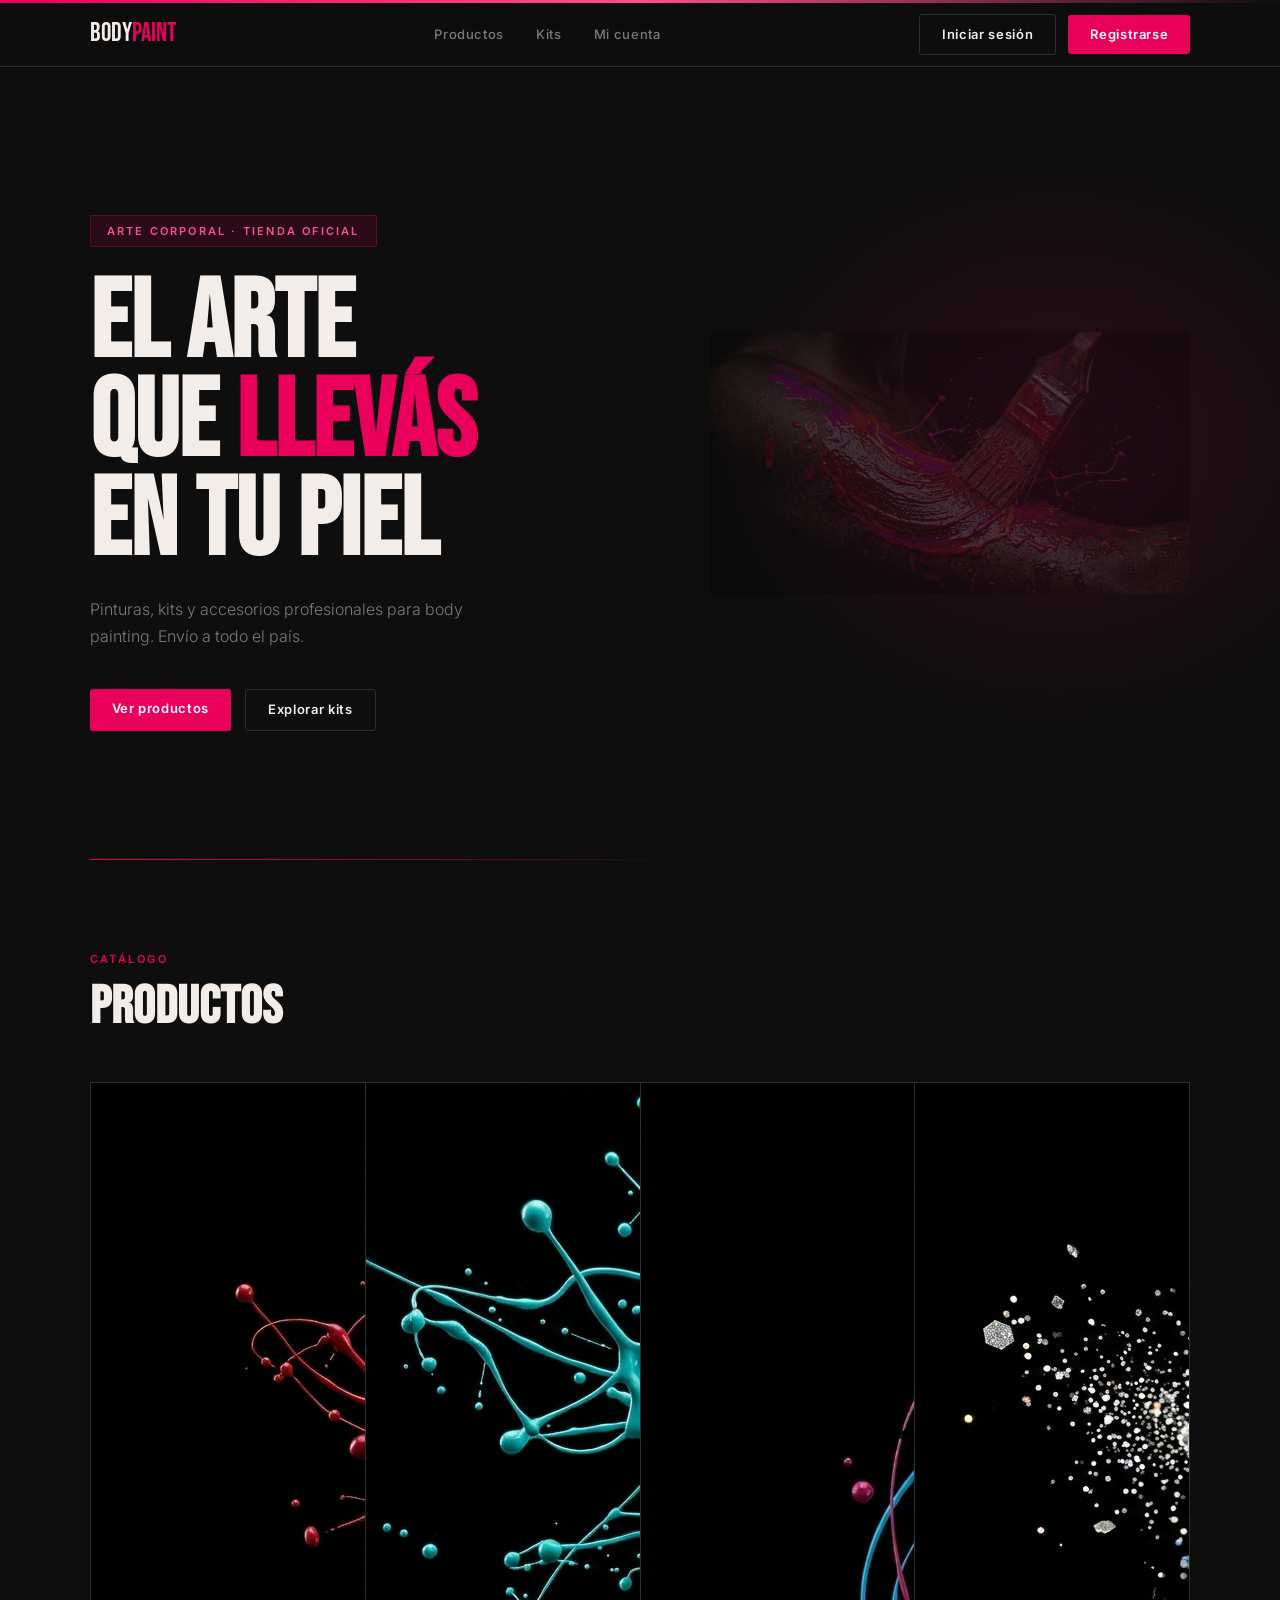
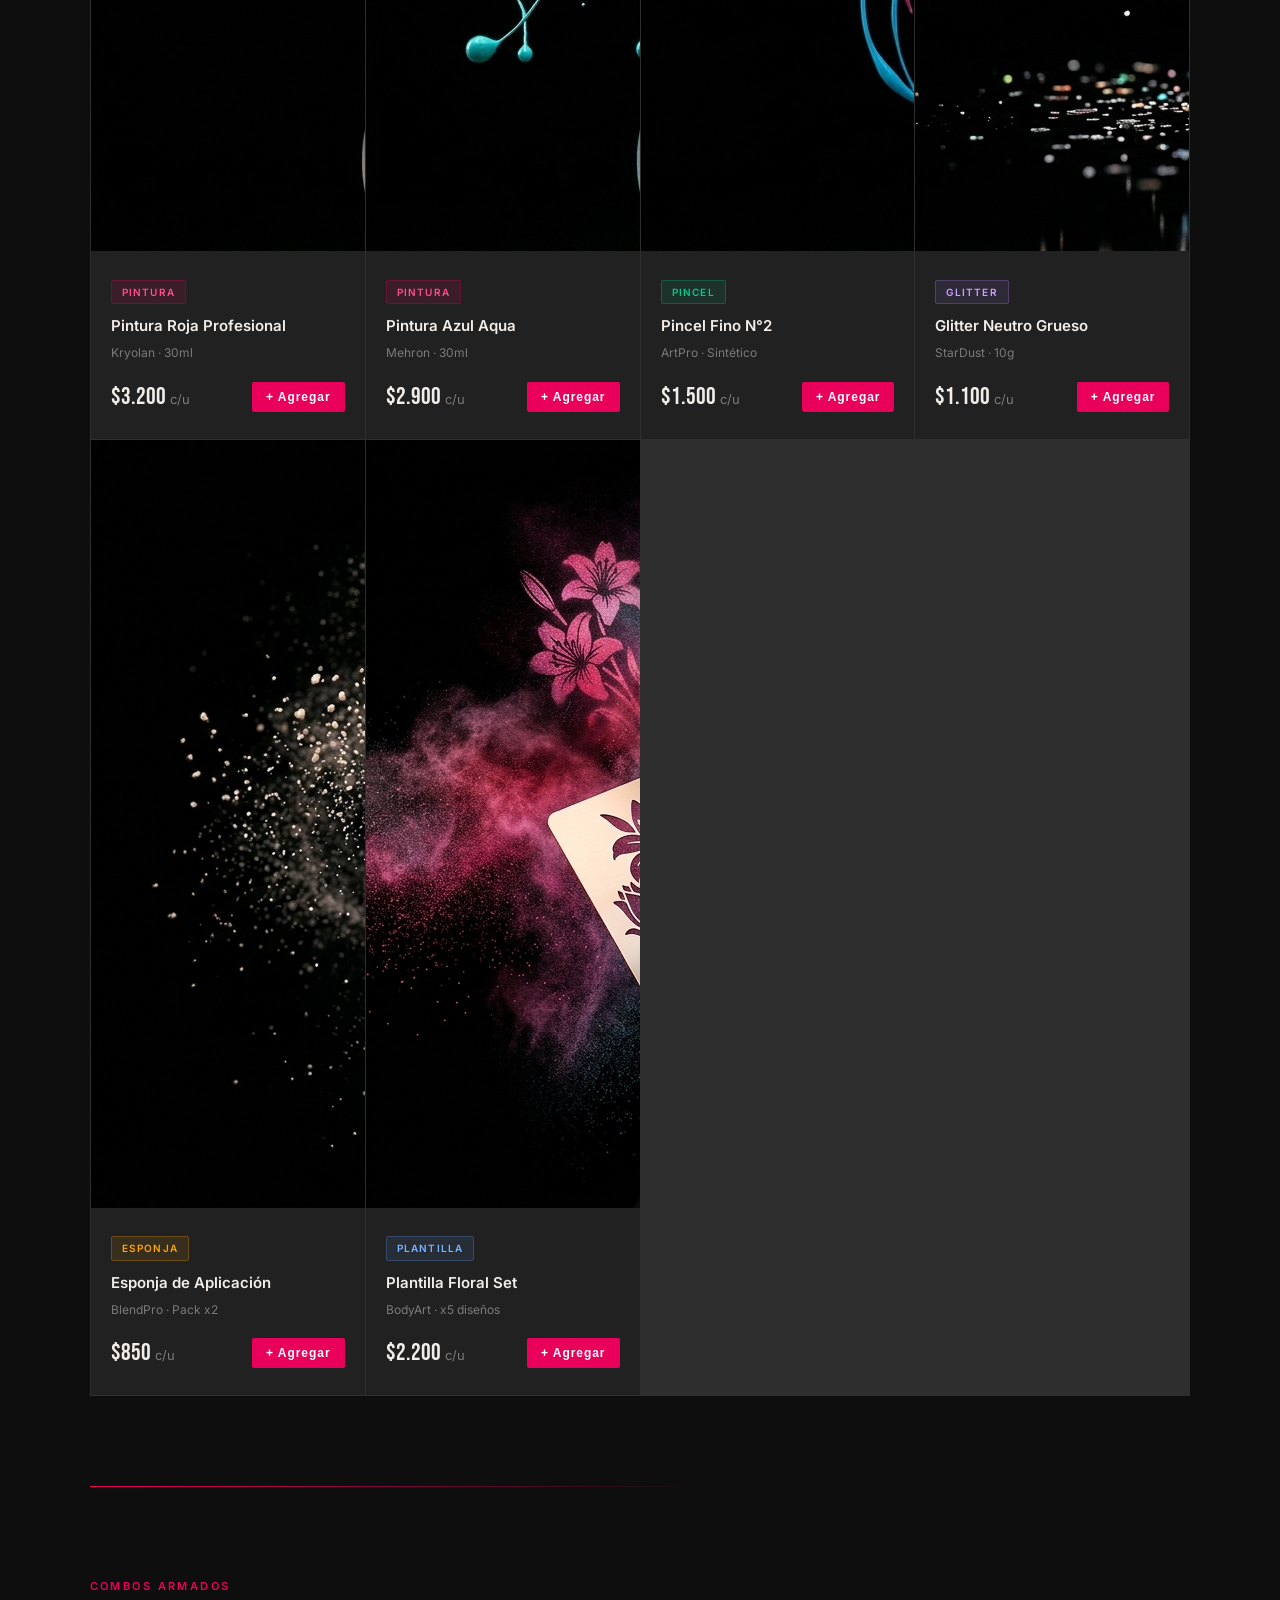
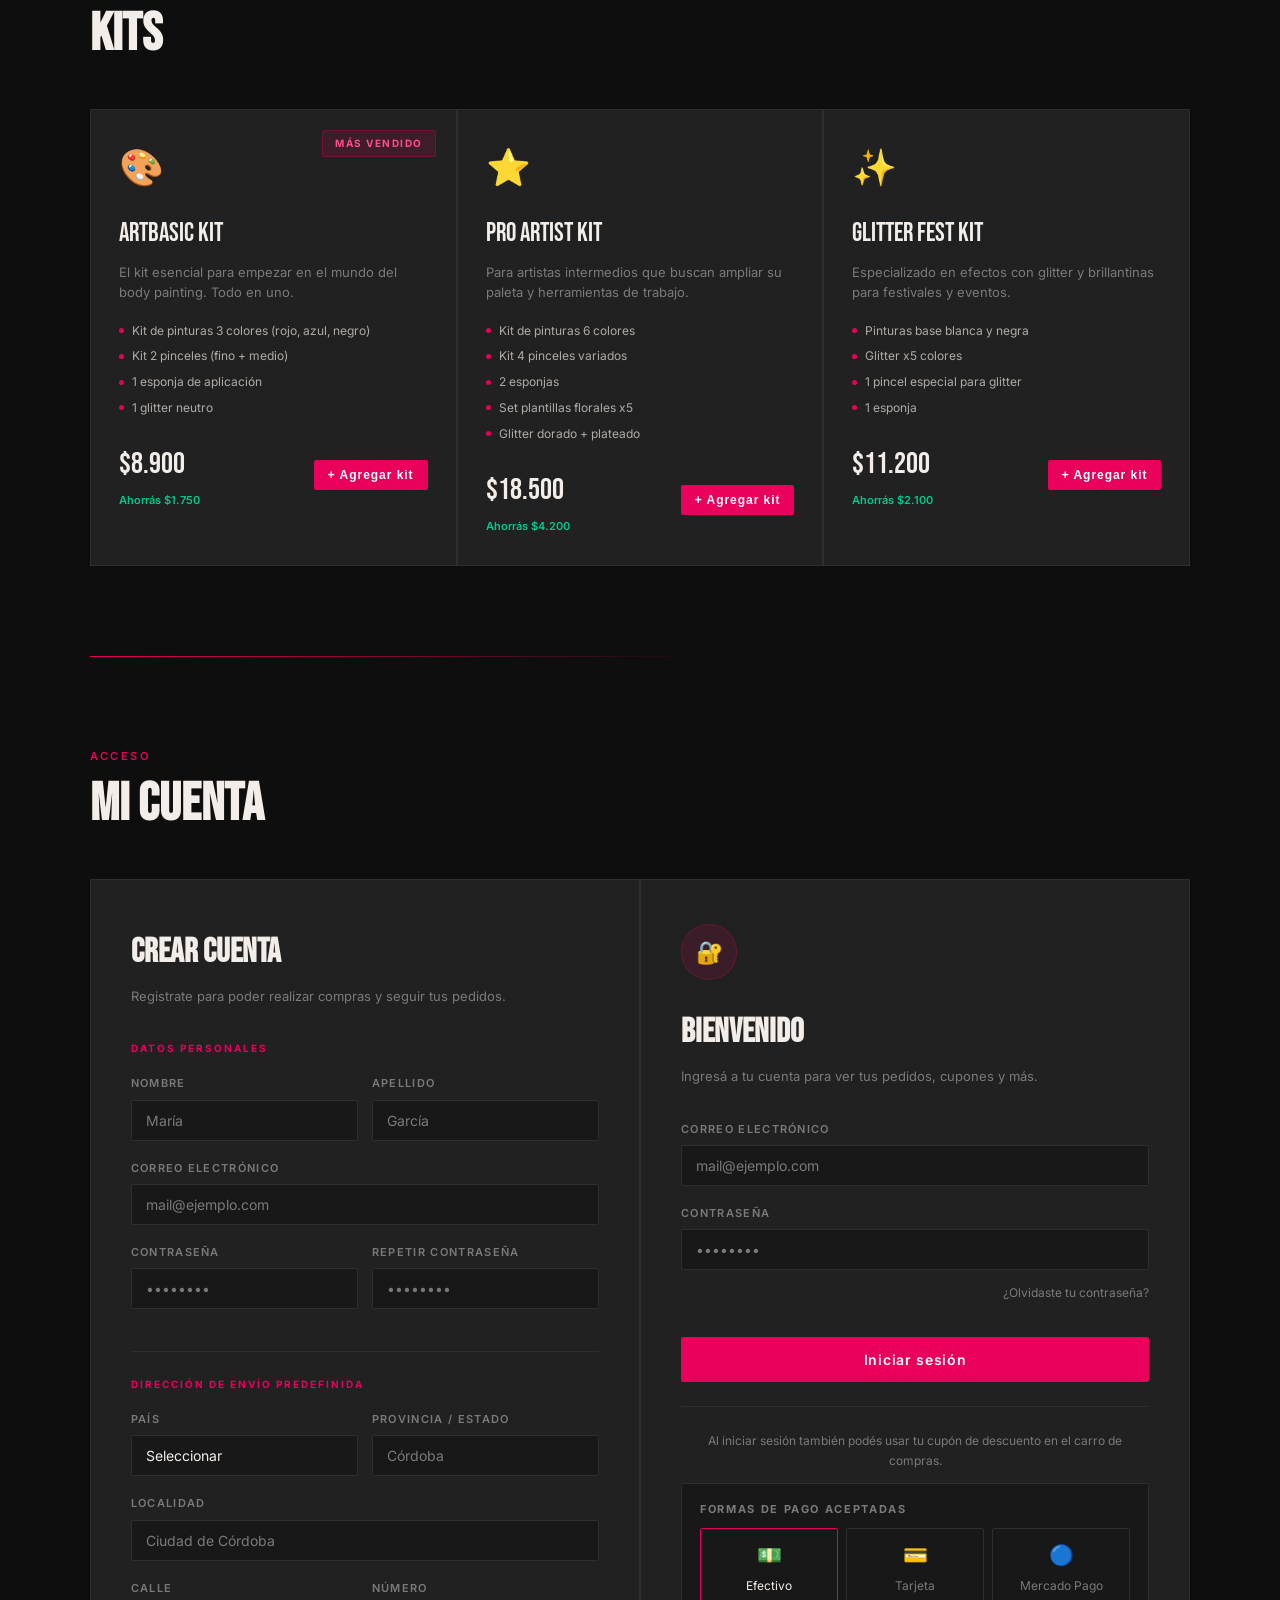
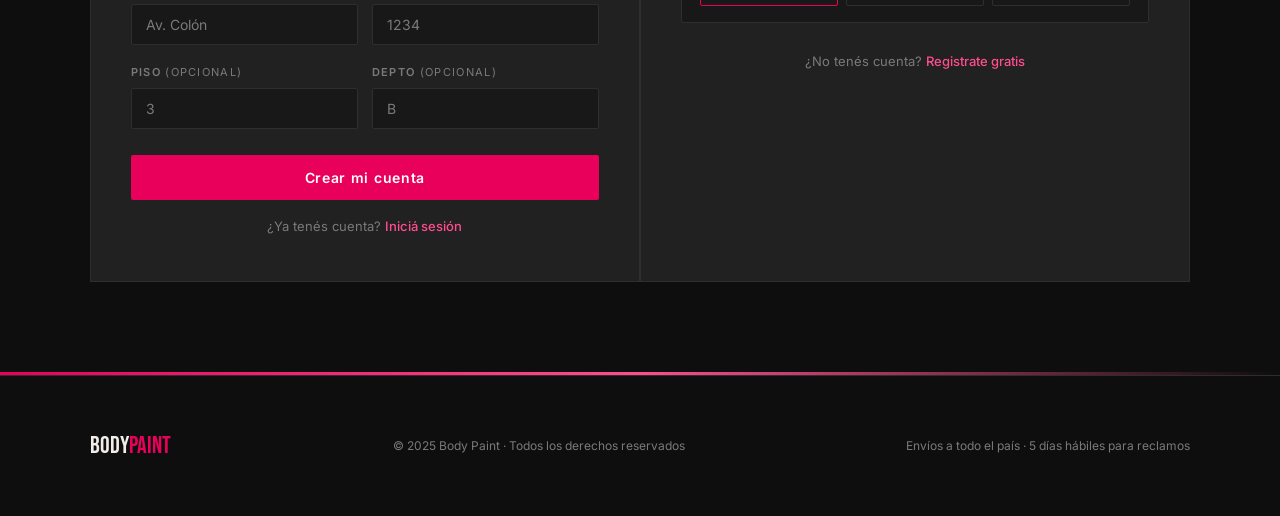
==== index.html @ d9a086ba "frontend" ====
<!DOCTYPE html>
<html lang="es">
<head>
  <meta charset="UTF-8"/>
  <meta name="viewport" content="width=device-width,initial-scale=1.0"/>
  <title>Body Paint – Tienda Online</title>
  <link href="https://fonts.googleapis.com/css2?family=Bebas+Neue&family=Inter:wght@300;400;500;600&display=swap" rel="stylesheet"/>
  <link rel="stylesheet" href="style.css"/>
</head>
<body>

<div class="accent-bar"></div>

<!-- ── NAV ── -->
<nav>
  <a class="nav-logo" href="#">Body<span>Paint</span></a>
  <ul class="nav-links">
    <li><a href="#productos">Productos</a></li>
    <li><a href="#kits">Kits</a></li>
    <li><a href="#cuenta">Mi cuenta</a></li>
  </ul>
  <div class="nav-actions">
    <a href="#cuenta" class="btn btn-ghost">Iniciar sesión</a>
    <a href="#cuenta" class="btn btn-accent">Registrarse</a>
  </div>
</nav>

<!-- ── HERO ── -->
<section class="hero">
  <div class="hero-content">
    <div class="hero-tag">Arte corporal · Tienda oficial</div>
    <h1 class="hero-title">El arte<br>que <span>llevás</span><br>en tu piel</h1>
    <p class="hero-desc">Pinturas, kits y accesorios profesionales para body painting. Envío a todo el país.</p>
    <div class="hero-cta">
      <a href="#productos" class="btn btn-accent">Ver productos</a>
      <a href="#kits" class="btn btn-ghost">Explorar kits</a>
    </div>
  </div>
  <img src="img/imagen_gemini_2.png" class="hero-img" aria-hidden="true" alt=""/>
</section>

<div class="divider"></div>

<!-- ── PRODUCTOS ── -->
<section id="productos">
  <p class="section-label">Catálogo</p>
  <h2 class="section-title">Productos</h2>

  <div class="products-grid">

    <div class="product-card">
      <img src="img/pintura_roja.png" alt="Pintura Roja Profesional">
      <div class="product-body">
        <span class="product-badge badge-paint">Pintura</span>
        <p class="product-name">Pintura Roja Profesional</p>
        <p class="product-brand">Kryolan · 30ml</p>
        <div class="product-footer">
          <div class="product-price">$3.200 <span>c/u</span></div>
          <button class="add-btn">+ Agregar</button>
        </div>
      </div>
    </div>

    <div class="product-card">
      
      <img src="img/pintura_azul.png" alt="Pintura Azul Aqua">
      <div class="product-body">
        <span class="product-badge badge-paint">Pintura</span>
        <p class="product-name">Pintura Azul Aqua</p>
        <p class="product-brand">Mehron · 30ml</p>
        <div class="product-footer">
          <div class="product-price">$2.900 <span>c/u</span></div>
          <button class="add-btn">+ Agregar</button>
        </div>
      </div>
    </div>

    <div class="product-card">
      
      <img src="img/pincel.png" alt="Pincel Fino N°2">
      <div class="product-body">
        <span class="product-badge badge-brush">Pincel</span>
        <p class="product-name">Pincel Fino N°2</p>
        <p class="product-brand">ArtPro · Sintético</p>
        <div class="product-footer">
          <div class="product-price">$1.500 <span>c/u</span></div>
          <button class="add-btn">+ Agregar</button>
        </div>
      </div>
    </div>

    <div class="product-card">
      <img src="img/glitter.png" alt="Glitter Neutro Grueso">
      <div class="product-body">
        <span class="product-badge badge-glitter">Glitter</span>
        <p class="product-name">Glitter Neutro Grueso</p>
        <p class="product-brand">StarDust · 10g</p>
        <div class="product-footer">
          <div class="product-price">$1.100 <span>c/u</span></div>
          <button class="add-btn">+ Agregar</button>
        </div>
      </div>
    </div>

    <div class="product-card">
      <img src="img/esponja.png" alt="Esponja de Aplicación">
      <div class="product-body">
        <span class="product-badge badge-sponge">Esponja</span>
        <p class="product-name">Esponja de Aplicación</p>
        <p class="product-brand">BlendPro · Pack x2</p>
        <div class="product-footer">
          <div class="product-price">$850 <span>c/u</span></div>
          <button class="add-btn">+ Agregar</button>
        </div>
      </div>
    </div>

    <div class="product-card">
      <img src="img/plantillas.png" alt="Plantilla Floral Set">
      <div class="product-body">
        <span class="product-badge badge-template">Plantilla</span>
        <p class="product-name">Plantilla Floral Set</p>
        <p class="product-brand">BodyArt · x5 diseños</p>
        <div class="product-footer">
          <div class="product-price">$2.200 <span>c/u</span></div>
          <button class="add-btn">+ Agregar</button>
        </div>
      </div>
    </div>

  </div>
</section>

<div class="divider"></div>

<!-- ── KITS ── -->
<section id="kits">
  <p class="section-label">Combos armados</p>
  <h2 class="section-title">Kits</h2>

  <div class="kits-grid">

    <div class="kit-card">
      <span class="kit-tag">Más vendido</span>
      <span class="kit-emoji">🎨</span>
      <p class="kit-name">ArtBasic Kit</p>
      <p class="kit-desc">El kit esencial para empezar en el mundo del body painting. Todo en uno.</p>
      <ul class="kit-includes">
        <li>Kit de pinturas 3 colores (rojo, azul, negro)</li>
        <li>Kit 2 pinceles (fino + medio)</li>
        <li>1 esponja de aplicación</li>
        <li>1 glitter neutro</li>
      </ul>
      <div class="kit-footer">
        <div>
          <div class="kit-price">$8.900</div>
          <div class="kit-savings">Ahorrás $1.750</div>
        </div>
        <button class="add-btn">+ Agregar kit</button>
      </div>
    </div>

    <div class="kit-card">
      <span class="kit-emoji">⭐</span>
      <p class="kit-name">Pro Artist Kit</p>
      <p class="kit-desc">Para artistas intermedios que buscan ampliar su paleta y herramientas de trabajo.</p>
      <ul class="kit-includes">
        <li>Kit de pinturas 6 colores</li>
        <li>Kit 4 pinceles variados</li>
        <li>2 esponjas</li>
        <li>Set plantillas florales x5</li>
        <li>Glitter dorado + plateado</li>
      </ul>
      <div class="kit-footer">
        <div>
          <div class="kit-price">$18.500</div>
          <div class="kit-savings">Ahorrás $4.200</div>
        </div>
        <button class="add-btn">+ Agregar kit</button>
      </div>
    </div>

    <div class="kit-card">
      <span class="kit-emoji">✨</span>
      <p class="kit-name">Glitter Fest Kit</p>
      <p class="kit-desc">Especializado en efectos con glitter y brillantinas para festivales y eventos.</p>
      <ul class="kit-includes">
        <li>Pinturas base blanca y negra</li>
        <li>Glitter x5 colores</li>
        <li>1 pincel especial para glitter</li>
        <li>1 esponja</li>
      </ul>
      <div class="kit-footer">
        <div>
          <div class="kit-price">$11.200</div>
          <div class="kit-savings">Ahorrás $2.100</div>
        </div>
        <button class="add-btn">+ Agregar kit</button>
      </div>
    </div>

  </div>
</section>

<div class="divider"></div>

<!-- ── FORMULARIOS ── -->
<section id="cuenta">
  <p class="section-label">Acceso</p>
  <h2 class="section-title">Mi cuenta</h2>

  <div class="forms-wrap">

    <!-- REGISTRO -->
    <div class="form-panel">
      <h2>Crear cuenta</h2>
      <p class="form-sub">Registrate para poder realizar compras y seguir tus pedidos.</p>

      <p class="form-section-label">Datos personales</p>

      <div class="form-row">
        <div class="form-group">
          <label for="nombre">Nombre</label>
          <input type="text" id="nombre" placeholder="María"/>
        </div>
        <div class="form-group">
          <label for="apellido">Apellido</label>
          <input type="text" id="apellido" placeholder="García"/>
        </div>
      </div>

      <div class="form-group">
        <label for="email-reg">Correo electrónico</label>
        <input type="email" id="email-reg" placeholder="mail@ejemplo.com"/>
      </div>

      <div class="form-row">
        <div class="form-group">
          <label for="pass-reg">Contraseña</label>
          <input type="password" id="pass-reg" placeholder="••••••••"/>
        </div>
        <div class="form-group">
          <label for="pass-rep">Repetir contraseña</label>
          <input type="password" id="pass-rep" placeholder="••••••••"/>
        </div>
      </div>

      <div class="form-divider"></div>
      <p class="form-section-label">Dirección de envío predefinida</p>

      <div class="form-row">
        <div class="form-group">
          <label for="pais">País</label>
          <select id="pais">
            <option value="">Seleccionar</option>
            <option>Argentina</option>
            <option>Uruguay</option>
            <option>Chile</option>
          </select>
        </div>
        <div class="form-group">
          <label for="provincia">Provincia / Estado</label>
          <input type="text" id="provincia" placeholder="Córdoba"/>
        </div>
      </div>

      <div class="form-group">
        <label for="localidad">Localidad</label>
        <input type="text" id="localidad" placeholder="Ciudad de Córdoba"/>
      </div>

      <div class="form-row">
        <div class="form-group">
          <label for="calle">Calle</label>
          <input type="text" id="calle" placeholder="Av. Colón"/>
        </div>
        <div class="form-group">
          <label for="nro">Número</label>
          <input type="text" id="nro" placeholder="1234"/>
        </div>
      </div>

      <div class="form-row">
        <div class="form-group">
          <label for="piso">Piso <span style="color:var(--muted);font-weight:400">(opcional)</span></label>
          <input type="text" id="piso" placeholder="3"/>
        </div>
        <div class="form-group">
          <label for="depto">Depto <span style="color:var(--muted);font-weight:400">(opcional)</span></label>
          <input type="text" id="depto" placeholder="B"/>
        </div>
      </div>

      <button class="form-submit" type="button">Crear mi cuenta</button>
      <div class="form-link">¿Ya tenés cuenta? <a href="#cuenta">Iniciá sesión</a></div>
    </div>

    <!-- LOGIN -->
    <div class="form-panel login-panel">
      <div class="login-icon">🔐</div>
      <h2>Bienvenido</h2>
      <p class="form-sub">Ingresá a tu cuenta para ver tus pedidos, cupones y más.</p>

      <div class="form-group">
        <label for="email-log">Correo electrónico</label>
        <input type="email" id="email-log" placeholder="mail@ejemplo.com"/>
      </div>

      <div class="form-group">
        <label for="pass-log">Contraseña</label>
        <input type="password" id="pass-log" placeholder="••••••••"/>
      </div>

      <div style="text-align:right;margin-top:-8px;margin-bottom:24px">
        <a href="#" style="font-size:12px;color:var(--muted);text-decoration:none">¿Olvidaste tu contraseña?</a>
      </div>

      <button class="form-submit" type="button">Iniciar sesión</button>

      <div class="form-divider"></div>

      <p style="font-size:12px;color:var(--muted);margin-bottom:12px;text-align:center">Al iniciar sesión también podés usar tu cupón de descuento en el carro de compras.</p>

      <div style="background:var(--surface);border:1px solid var(--border);border-radius:2px;padding:16px 18px;margin-bottom:8px">
        <p style="font-size:11px;font-weight:700;letter-spacing:.15em;text-transform:uppercase;color:var(--muted);margin-bottom:10px">Formas de pago aceptadas</p>
        <div class="pay-options">
          <div class="pay-opt active">
            <span class="pay-icon">💵</span>
            Efectivo
          </div>
          <div class="pay-opt">
            <span class="pay-icon">💳</span>
            Tarjeta
          </div>
          <div class="pay-opt">
            <span class="pay-icon">🔵</span>
            Mercado Pago
          </div>
        </div>
      </div>

      <div class="form-link" style="margin-top:20px">¿No tenés cuenta? <a href="#cuenta">Registrate gratis</a></div>
    </div>

  </div>
</section>

<!-- ── FOOTER ── -->
<div class="accent-bar"></div>
<footer>
  <div class="footer-logo">Body<span>Paint</span></div>
  <p>© 2025 Body Paint · Todos los derechos reservados</p>
  <p style="color:var(--muted);font-size:12px">Envíos a todo el país · 5 días hábiles para reclamos</p>
</footer>

<script>
  document.querySelectorAll('.pay-opt').forEach(opt=>{
    opt.addEventListener('click',function(){
      document.querySelectorAll('.pay-opt').forEach(o=>o.classList.remove('active'));
      this.classList.add('active');
    });
  });
</script>

</body>
</html>
---- style.css ----
*,*::before,*::after{box-sizing:border-box;margin:0;padding:0}
    :root{
      --bg:#0E0E0E;
      --surface:#181818;
      --card:#212121;
      --border:#2e2e2e;
      --accent:#E8005A;
      --accent2:#FF4D8D;
      --cream:#F2EDE8;
      --muted:#7A7A7A;
      --green:#00C98D;
    }
    html{scroll-behavior:smooth}
    body{background:var(--bg);color:var(--cream);font-family:'Inter',sans-serif;font-size:15px;line-height:1.65;overflow-x:hidden}

    /* ── NAV ── */
    nav{
      position:sticky;top:0;z-index:100;
      background:rgba(14,14,14,0.92);
      backdrop-filter:blur(12px);
      border-bottom:1px solid var(--border);
      display:flex;align-items:center;justify-content:space-between;
      padding:0 7vw;height:64px;
    }
    .nav-logo{font-family:'Bebas Neue',sans-serif;font-size:26px;color:var(--cream);text-decoration:none}
    .nav-logo span{color:var(--accent)}
    .nav-links{display:flex;gap:32px;list-style:none}
    .nav-links a{color:var(--muted);text-decoration:none;font-size:13px;font-weight:500;letter-spacing:.05em;transition:color .2s}
    .nav-links a:hover{color:var(--cream)}
    .nav-actions{display:flex;gap:12px;align-items:center}
    .btn{display:inline-block;padding:9px 22px;border-radius:3px;font-size:13px;font-weight:600;letter-spacing:.05em;cursor:pointer;text-decoration:none;transition:.2s;border:none}
    .btn-ghost{background:transparent;border:1px solid var(--border);color:var(--cream)}
    .btn-ghost:hover{border-color:var(--muted)}
    .btn-accent{background:var(--accent);color:#fff}
    .btn-accent:hover{background:#c9004f}

    /* ── HERO ── */
    .hero{
      min-height:88vh;display:flex;align-items:center;
      padding:100px 7vw 80px;
      position:relative;overflow:hidden;
    }
    .hero::before{
      content:'';position:absolute;right:-10%;top:10%;
      width:55%;height:75%;
      background:radial-gradient(ellipse at center,rgba(232,0,90,.13) 0%,transparent 70%);
      pointer-events:none;
    }
    .hero-content{max-width:580px;z-index:1}
    .hero-tag{display:inline-block;background:rgba(232,0,90,.12);border:1px solid rgba(232,0,90,.3);color:var(--accent2);font-size:11px;font-weight:600;letter-spacing:.2em;text-transform:uppercase;padding:6px 16px;border-radius:2px;margin-bottom:28px}
    .hero-title{font-family:'Bebas Neue',sans-serif;font-size:clamp(52px,9vw,110px);line-height:.9;color:var(--cream);margin-bottom:24px}
    .hero-title span{color:var(--accent)}
    .hero-desc{color:var(--muted);font-size:16px;font-weight:300;max-width:440px;margin-bottom:40px}
    .hero-cta{display:flex;gap:14px;flex-wrap:wrap}
    .hero-img{position:absolute;right:7vw;top:50%;transform:translateY(-50%);width:38%;max-width:480px;opacity:.18;font-family:'Bebas Neue',sans-serif;font-size:clamp(80px,12vw,160px);color:var(--accent);line-height:1;pointer-events:none;user-select:none}

    /* ── SECTIONS ── */
    section{padding:90px 7vw}
    .section-label{font-size:11px;font-weight:600;letter-spacing:.22em;text-transform:uppercase;color:var(--accent);margin-bottom:12px}
    .section-title{font-family:'Bebas Neue',sans-serif;font-size:clamp(32px,5vw,54px);color:var(--cream);margin-bottom:48px;line-height:1}
    .divider{height:1px;background:linear-gradient(90deg,var(--accent) 0%,transparent 55%);margin:0 7vw}

    /* ── PRODUCTS GRID ── */
    .products-grid{display:grid;grid-template-columns:repeat(auto-fill,minmax(220px,1fr));gap:1px;background:var(--border);border:1px solid var(--border)}
    .product-card{background:var(--card);padding:0;overflow:hidden;transition:background .2s;cursor:pointer}
    .product-card:hover{background:#2a2a2a}
    .product-img{width:100%;height:180px;object-fit:cover;display:flex;align-items:center;justify-content:center;background:var(--surface);font-size:56px}
    .product-body{padding:20px 20px 22px}
    .product-badge{display:inline-block;font-size:10px;font-weight:600;letter-spacing:.12em;text-transform:uppercase;padding:3px 10px;border-radius:2px;margin-bottom:10px}
    .badge-paint{background:rgba(232,0,90,.12);border:1px solid rgba(232,0,90,.25);color:var(--accent2)}
    .badge-brush{background:rgba(0,201,141,.1);border:1px solid rgba(0,201,141,.25);color:var(--green)}
    .badge-glitter{background:rgba(180,130,255,.1);border:1px solid rgba(180,130,255,.25);color:#c99fff}
    .badge-sponge{background:rgba(255,165,0,.1);border:1px solid rgba(255,165,0,.25);color:#FFA500}
    .badge-template{background:rgba(100,160,255,.1);border:1px solid rgba(100,160,255,.25);color:#78b4ff}
    .product-name{font-size:15px;font-weight:600;color:var(--cream);margin-bottom:4px}
    .product-brand{font-size:12px;color:var(--muted);margin-bottom:14px}
    .product-footer{display:flex;align-items:center;justify-content:space-between}
    .product-price{font-family:'Bebas Neue',sans-serif;font-size:24px;color:var(--cream)}
    .product-price span{font-size:13px;font-family:'Inter',sans-serif;font-weight:400;color:var(--muted)}
    .add-btn{background:var(--accent);border:none;color:#fff;font-size:12px;font-weight:600;letter-spacing:.08em;padding:8px 14px;border-radius:2px;cursor:pointer;transition:background .2s}
    .add-btn:hover{background:#c9004f}
	

    /* ── KITS GRID ── */
    .kits-grid{display:grid;grid-template-columns:repeat(auto-fill,minmax(280px,1fr));gap:2px;background:var(--border);border:1px solid var(--border)}
    .kit-card{background:var(--card);padding:28px 28px 30px;transition:background .2s;cursor:pointer;position:relative}
    .kit-card:hover{background:#272727}
    .kit-tag{position:absolute;top:20px;right:20px;font-size:10px;font-weight:700;letter-spacing:.15em;text-transform:uppercase;background:rgba(232,0,90,.15);border:1px solid rgba(232,0,90,.3);color:var(--accent2);padding:4px 12px;border-radius:2px}
    .kit-emoji{font-size:36px;margin-bottom:16px;display:block}
    .kit-name{font-family:'Bebas Neue',sans-serif;font-size:26px;color:var(--cream);margin-bottom:6px}
    .kit-desc{font-size:13px;color:var(--muted);margin-bottom:18px;line-height:1.55}
    .kit-includes{list-style:none;margin-bottom:22px;display:flex;flex-direction:column;gap:6px}
    .kit-includes li{font-size:12px;color:#b0aba6;display:flex;align-items:center;gap:8px}
    .kit-includes li::before{content:'';width:5px;height:5px;border-radius:50%;background:var(--accent);flex-shrink:0}
    .kit-footer{display:flex;align-items:center;justify-content:space-between}
    .kit-price{font-family:'Bebas Neue',sans-serif;font-size:30px;color:var(--cream)}
    .kit-savings{font-size:11px;color:var(--green);font-weight:600;margin-top:2px}

    /* ── FORMS SECTION ── */
    .forms-wrap{display:grid;grid-template-columns:1fr 1fr;gap:2px;background:var(--border);border:1px solid var(--border)}
    @media(max-width:750px){.forms-wrap{grid-template-columns:1fr}}
    .form-panel{background:var(--card);padding:44px 40px}
    .form-panel h2{font-family:'Bebas Neue',sans-serif;font-size:34px;color:var(--cream);margin-bottom:6px}
    .form-panel p.form-sub{font-size:13px;color:var(--muted);margin-bottom:32px}
    .form-group{margin-bottom:18px}
    .form-row{display:grid;grid-template-columns:1fr 1fr;gap:14px}
    label{display:block;font-size:11px;font-weight:600;letter-spacing:.12em;text-transform:uppercase;color:var(--muted);margin-bottom:7px}
    input[type=text],input[type=email],input[type=password],input[type=tel],select{
      width:100%;background:var(--surface);border:1px solid var(--border);
      color:var(--cream);font-family:'Inter',sans-serif;font-size:14px;
      padding:11px 14px;border-radius:2px;outline:none;transition:border-color .2s;
    }
    input::placeholder{color:var(--muted)}
    input:focus,select:focus{border-color:var(--accent)}
    select{appearance:none;cursor:pointer}
    select option{background:var(--surface)}
    .form-divider{height:1px;background:var(--border);margin:24px 0}
    .form-section-label{font-size:10px;font-weight:700;letter-spacing:.2em;text-transform:uppercase;color:var(--accent);margin-bottom:18px}
    .form-submit{width:100%;background:var(--accent);border:none;color:#fff;font-family:'Inter',sans-serif;font-size:14px;font-weight:600;letter-spacing:.05em;padding:14px;border-radius:2px;cursor:pointer;margin-top:8px;transition:background .2s}
    .form-submit:hover{background:#c9004f}
    .form-link{text-align:center;margin-top:16px;font-size:13px;color:var(--muted)}
    .form-link a{color:var(--accent2);text-decoration:none;font-weight:500}
    .form-link a:hover{text-decoration:underline}
    .login-panel{display:flex;flex-direction:column}
    .login-icon{width:56px;height:56px;border-radius:50%;background:rgba(232,0,90,.12);border:1px solid rgba(232,0,90,.25);display:flex;align-items:center;justify-content:center;font-size:22px;margin-bottom:24px}
    .pay-options{display:grid;grid-template-columns:repeat(3,1fr);gap:8px;margin-top:4px}
    .pay-opt{background:var(--surface);border:1px solid var(--border);border-radius:2px;padding:10px 8px;text-align:center;cursor:pointer;font-size:12px;color:var(--muted);transition:.2s}
    .pay-opt:hover,.pay-opt.active{border-color:var(--accent);color:var(--cream)}
    .pay-opt .pay-icon{font-size:20px;display:block;margin-bottom:4px}

    /* ── FOOTER ── */
    footer{border-top:1px solid var(--border);padding:50px 7vw;display:flex;justify-content:space-between;align-items:center;flex-wrap:wrap;gap:16px}
    .footer-logo{font-family:'Bebas Neue',sans-serif;font-size:24px;color:var(--cream)}
    .footer-logo span{color:var(--accent)}
    footer p{font-size:12px;color:var(--muted)}

    /* top accent */
    .accent-bar{height:3px;background:linear-gradient(90deg,var(--accent),var(--accent2),transparent)}

    @media(max-width:600px){
      .nav-links{display:none}
      .hero-img{display:none}
      .form-row{grid-template-columns:1fr}
      .form-panel{padding:32px 24px}
      section{padding:70px 6vw}
    }
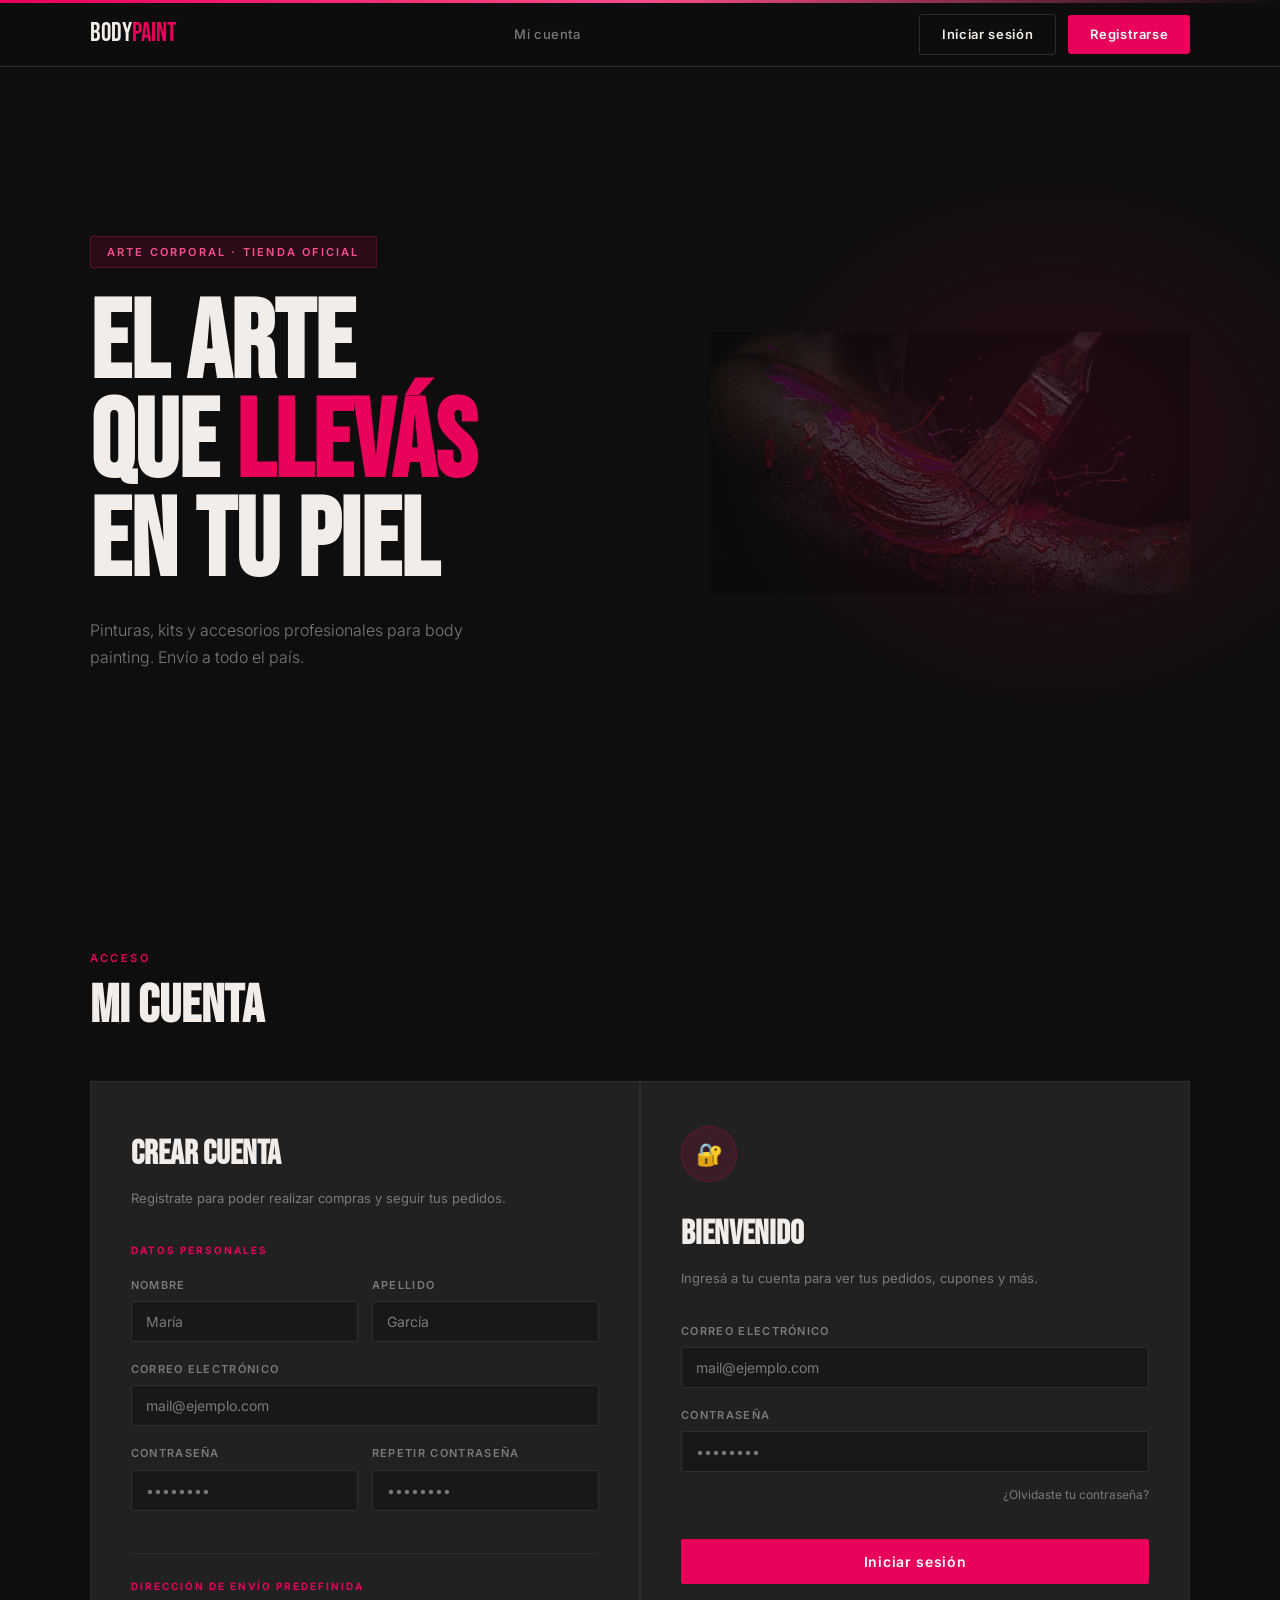
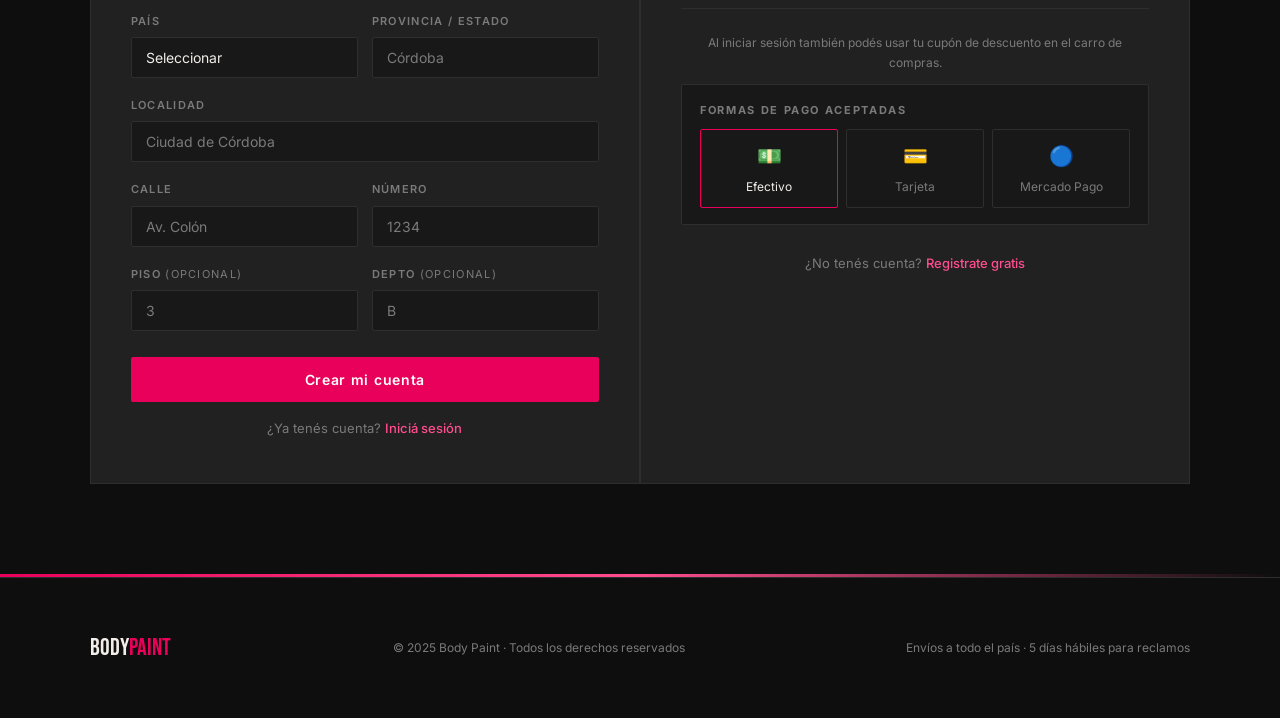
==== commit b93a749d: "frontend2" ====
--- a/index.html
+++ b/index.html
@@ -15,8 +15,7 @@
 <nav>
   <a class="nav-logo" href="#">Body<span>Paint</span></a>
   <ul class="nav-links">
-    <li><a href="#productos">Productos</a></li>
-    <li><a href="#kits">Kits</a></li>
+
     <li><a href="#cuenta">Mi cuenta</a></li>
   </ul>
   <div class="nav-actions">
@@ -31,178 +30,9 @@
     <div class="hero-tag">Arte corporal · Tienda oficial</div>
     <h1 class="hero-title">El arte<br>que <span>llevás</span><br>en tu piel</h1>
     <p class="hero-desc">Pinturas, kits y accesorios profesionales para body painting. Envío a todo el país.</p>
-    <div class="hero-cta">
-      <a href="#productos" class="btn btn-accent">Ver productos</a>
-      <a href="#kits" class="btn btn-ghost">Explorar kits</a>
-    </div>
   </div>
   <img src="img/imagen_gemini_2.png" class="hero-img" aria-hidden="true" alt=""/>
 </section>
-
-<div class="divider"></div>
-
-<!-- ── PRODUCTOS ── -->
-<section id="productos">
-  <p class="section-label">Catálogo</p>
-  <h2 class="section-title">Productos</h2>
-
-  <div class="products-grid">
-
-    <div class="product-card">
-      <img src="img/pintura_roja.png" alt="Pintura Roja Profesional">
-      <div class="product-body">
-        <span class="product-badge badge-paint">Pintura</span>
-        <p class="product-name">Pintura Roja Profesional</p>
-        <p class="product-brand">Kryolan · 30ml</p>
-        <div class="product-footer">
-          <div class="product-price">$3.200 <span>c/u</span></div>
-          <button class="add-btn">+ Agregar</button>
-        </div>
-      </div>
-    </div>
-
-    <div class="product-card">
-      
-      <img src="img/pintura_azul.png" alt="Pintura Azul Aqua">
-      <div class="product-body">
-        <span class="product-badge badge-paint">Pintura</span>
-        <p class="product-name">Pintura Azul Aqua</p>
-        <p class="product-brand">Mehron · 30ml</p>
-        <div class="product-footer">
-          <div class="product-price">$2.900 <span>c/u</span></div>
-          <button class="add-btn">+ Agregar</button>
-        </div>
-      </div>
-    </div>
-
-    <div class="product-card">
-      
-      <img src="img/pincel.png" alt="Pincel Fino N°2">
-      <div class="product-body">
-        <span class="product-badge badge-brush">Pincel</span>
-        <p class="product-name">Pincel Fino N°2</p>
-        <p class="product-brand">ArtPro · Sintético</p>
-        <div class="product-footer">
-          <div class="product-price">$1.500 <span>c/u</span></div>
-          <button class="add-btn">+ Agregar</button>
-        </div>
-      </div>
-    </div>
-
-    <div class="product-card">
-      <img src="img/glitter.png" alt="Glitter Neutro Grueso">
-      <div class="product-body">
-        <span class="product-badge badge-glitter">Glitter</span>
-        <p class="product-name">Glitter Neutro Grueso</p>
-        <p class="product-brand">StarDust · 10g</p>
-        <div class="product-footer">
-          <div class="product-price">$1.100 <span>c/u</span></div>
-          <button class="add-btn">+ Agregar</button>
-        </div>
-      </div>
-    </div>
-
-    <div class="product-card">
-      <img src="img/esponja.png" alt="Esponja de Aplicación">
-      <div class="product-body">
-        <span class="product-badge badge-sponge">Esponja</span>
-        <p class="product-name">Esponja de Aplicación</p>
-        <p class="product-brand">BlendPro · Pack x2</p>
-        <div class="product-footer">
-          <div class="product-price">$850 <span>c/u</span></div>
-          <button class="add-btn">+ Agregar</button>
-        </div>
-      </div>
-    </div>
-
-    <div class="product-card">
-      <img src="img/plantillas.png" alt="Plantilla Floral Set">
-      <div class="product-body">
-        <span class="product-badge badge-template">Plantilla</span>
-        <p class="product-name">Plantilla Floral Set</p>
-        <p class="product-brand">BodyArt · x5 diseños</p>
-        <div class="product-footer">
-          <div class="product-price">$2.200 <span>c/u</span></div>
-          <button class="add-btn">+ Agregar</button>
-        </div>
-      </div>
-    </div>
-
-  </div>
-</section>
-
-<div class="divider"></div>
-
-<!-- ── KITS ── -->
-<section id="kits">
-  <p class="section-label">Combos armados</p>
-  <h2 class="section-title">Kits</h2>
-
-  <div class="kits-grid">
-
-    <div class="kit-card">
-      <span class="kit-tag">Más vendido</span>
-      <span class="kit-emoji">🎨</span>
-      <p class="kit-name">ArtBasic Kit</p>
-      <p class="kit-desc">El kit esencial para empezar en el mundo del body painting. Todo en uno.</p>
-      <ul class="kit-includes">
-        <li>Kit de pinturas 3 colores (rojo, azul, negro)</li>
-        <li>Kit 2 pinceles (fino + medio)</li>
-        <li>1 esponja de aplicación</li>
-        <li>1 glitter neutro</li>
-      </ul>
-      <div class="kit-footer">
-        <div>
-          <div class="kit-price">$8.900</div>
-          <div class="kit-savings">Ahorrás $1.750</div>
-        </div>
-        <button class="add-btn">+ Agregar kit</button>
-      </div>
-    </div>
-
-    <div class="kit-card">
-      <span class="kit-emoji">⭐</span>
-      <p class="kit-name">Pro Artist Kit</p>
-      <p class="kit-desc">Para artistas intermedios que buscan ampliar su paleta y herramientas de trabajo.</p>
-      <ul class="kit-includes">
-        <li>Kit de pinturas 6 colores</li>
-        <li>Kit 4 pinceles variados</li>
-        <li>2 esponjas</li>
-        <li>Set plantillas florales x5</li>
-        <li>Glitter dorado + plateado</li>
-      </ul>
-      <div class="kit-footer">
-        <div>
-          <div class="kit-price">$18.500</div>
-          <div class="kit-savings">Ahorrás $4.200</div>
-        </div>
-        <button class="add-btn">+ Agregar kit</button>
-      </div>
-    </div>
-
-    <div class="kit-card">
-      <span class="kit-emoji">✨</span>
-      <p class="kit-name">Glitter Fest Kit</p>
-      <p class="kit-desc">Especializado en efectos con glitter y brillantinas para festivales y eventos.</p>
-      <ul class="kit-includes">
-        <li>Pinturas base blanca y negra</li>
-        <li>Glitter x5 colores</li>
-        <li>1 pincel especial para glitter</li>
-        <li>1 esponja</li>
-      </ul>
-      <div class="kit-footer">
-        <div>
-          <div class="kit-price">$11.200</div>
-          <div class="kit-savings">Ahorrás $2.100</div>
-        </div>
-        <button class="add-btn">+ Agregar kit</button>
-      </div>
-    </div>
-
-  </div>
-</section>
-
-<div class="divider"></div>
 
 <!-- ── FORMULARIOS ── -->
 <section id="cuenta">
--- a/style.css
+++ b/style.css
@@ -60,41 +60,6 @@
     .section-title{font-family:'Bebas Neue',sans-serif;font-size:clamp(32px,5vw,54px);color:var(--cream);margin-bottom:48px;line-height:1}
     .divider{height:1px;background:linear-gradient(90deg,var(--accent) 0%,transparent 55%);margin:0 7vw}
 
-    /* ── PRODUCTS GRID ── */
-    .products-grid{display:grid;grid-template-columns:repeat(auto-fill,minmax(220px,1fr));gap:1px;background:var(--border);border:1px solid var(--border)}
-    .product-card{background:var(--card);padding:0;overflow:hidden;transition:background .2s;cursor:pointer}
-    .product-card:hover{background:#2a2a2a}
-    .product-img{width:100%;height:180px;object-fit:cover;display:flex;align-items:center;justify-content:center;background:var(--surface);font-size:56px}
-    .product-body{padding:20px 20px 22px}
-    .product-badge{display:inline-block;font-size:10px;font-weight:600;letter-spacing:.12em;text-transform:uppercase;padding:3px 10px;border-radius:2px;margin-bottom:10px}
-    .badge-paint{background:rgba(232,0,90,.12);border:1px solid rgba(232,0,90,.25);color:var(--accent2)}
-    .badge-brush{background:rgba(0,201,141,.1);border:1px solid rgba(0,201,141,.25);color:var(--green)}
-    .badge-glitter{background:rgba(180,130,255,.1);border:1px solid rgba(180,130,255,.25);color:#c99fff}
-    .badge-sponge{background:rgba(255,165,0,.1);border:1px solid rgba(255,165,0,.25);color:#FFA500}
-    .badge-template{background:rgba(100,160,255,.1);border:1px solid rgba(100,160,255,.25);color:#78b4ff}
-    .product-name{font-size:15px;font-weight:600;color:var(--cream);margin-bottom:4px}
-    .product-brand{font-size:12px;color:var(--muted);margin-bottom:14px}
-    .product-footer{display:flex;align-items:center;justify-content:space-between}
-    .product-price{font-family:'Bebas Neue',sans-serif;font-size:24px;color:var(--cream)}
-    .product-price span{font-size:13px;font-family:'Inter',sans-serif;font-weight:400;color:var(--muted)}
-    .add-btn{background:var(--accent);border:none;color:#fff;font-size:12px;font-weight:600;letter-spacing:.08em;padding:8px 14px;border-radius:2px;cursor:pointer;transition:background .2s}
-    .add-btn:hover{background:#c9004f}
-	
-
-    /* ── KITS GRID ── */
-    .kits-grid{display:grid;grid-template-columns:repeat(auto-fill,minmax(280px,1fr));gap:2px;background:var(--border);border:1px solid var(--border)}
-    .kit-card{background:var(--card);padding:28px 28px 30px;transition:background .2s;cursor:pointer;position:relative}
-    .kit-card:hover{background:#272727}
-    .kit-tag{position:absolute;top:20px;right:20px;font-size:10px;font-weight:700;letter-spacing:.15em;text-transform:uppercase;background:rgba(232,0,90,.15);border:1px solid rgba(232,0,90,.3);color:var(--accent2);padding:4px 12px;border-radius:2px}
-    .kit-emoji{font-size:36px;margin-bottom:16px;display:block}
-    .kit-name{font-family:'Bebas Neue',sans-serif;font-size:26px;color:var(--cream);margin-bottom:6px}
-    .kit-desc{font-size:13px;color:var(--muted);margin-bottom:18px;line-height:1.55}
-    .kit-includes{list-style:none;margin-bottom:22px;display:flex;flex-direction:column;gap:6px}
-    .kit-includes li{font-size:12px;color:#b0aba6;display:flex;align-items:center;gap:8px}
-    .kit-includes li::before{content:'';width:5px;height:5px;border-radius:50%;background:var(--accent);flex-shrink:0}
-    .kit-footer{display:flex;align-items:center;justify-content:space-between}
-    .kit-price{font-family:'Bebas Neue',sans-serif;font-size:30px;color:var(--cream)}
-    .kit-savings{font-size:11px;color:var(--green);font-weight:600;margin-top:2px}
 
     /* ── FORMS SECTION ── */
     .forms-wrap{display:grid;grid-template-columns:1fr 1fr;gap:2px;background:var(--border);border:1px solid var(--border)}
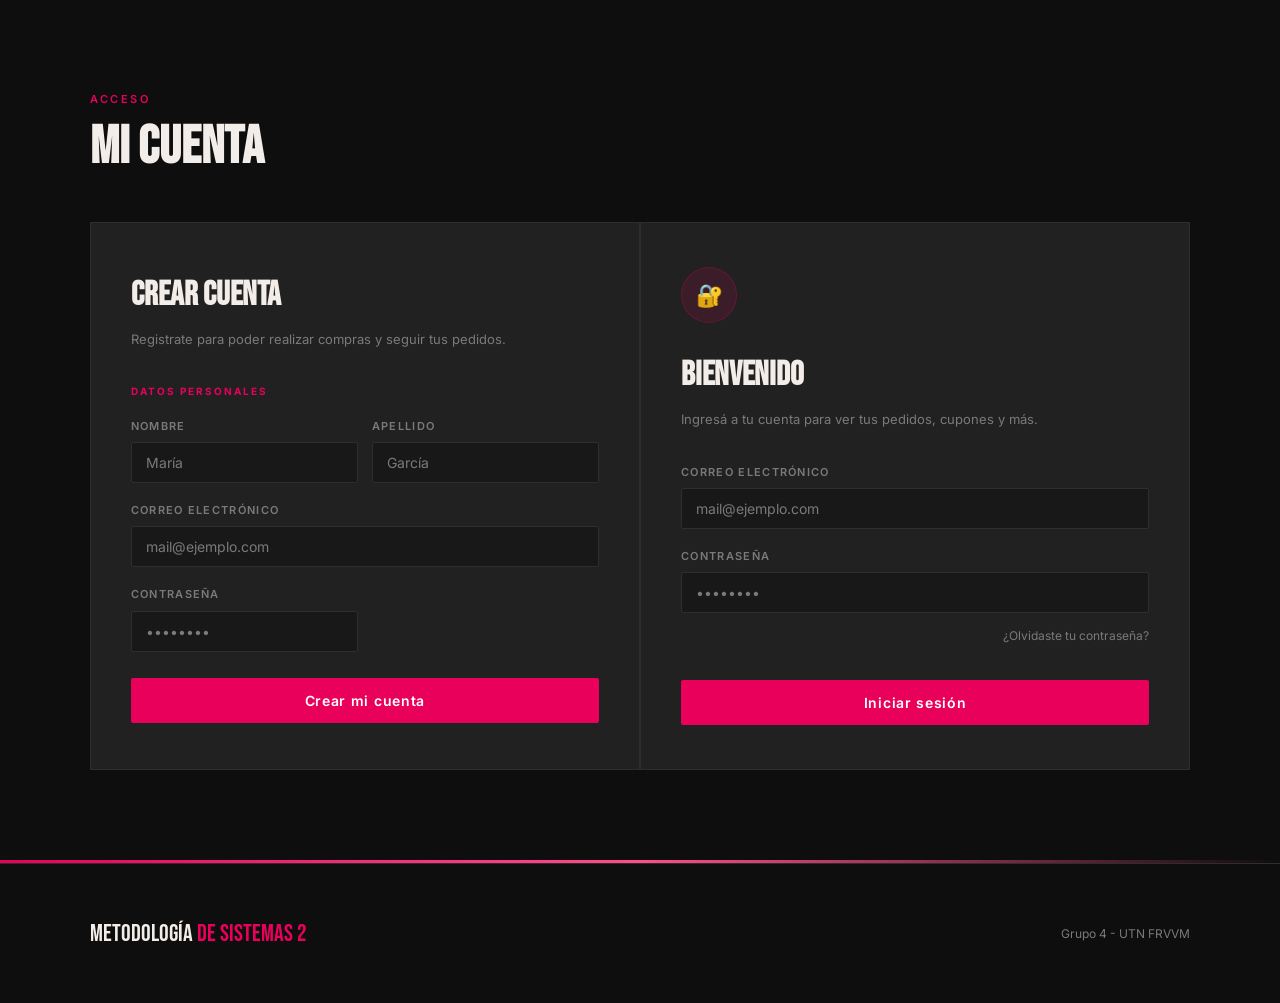
==== commit 534df300: "Actualización HTML" ====
--- a/index.html
+++ b/index.html
@@ -8,31 +8,6 @@
   <link rel="stylesheet" href="style.css"/>
 </head>
 <body>
-
-<div class="accent-bar"></div>
-
-<!-- ── NAV ── -->
-<nav>
-  <a class="nav-logo" href="#">Body<span>Paint</span></a>
-  <ul class="nav-links">
-
-    <li><a href="#cuenta">Mi cuenta</a></li>
-  </ul>
-  <div class="nav-actions">
-    <a href="#cuenta" class="btn btn-ghost">Iniciar sesión</a>
-    <a href="#cuenta" class="btn btn-accent">Registrarse</a>
-  </div>
-</nav>
-
-<!-- ── HERO ── -->
-<section class="hero">
-  <div class="hero-content">
-    <div class="hero-tag">Arte corporal · Tienda oficial</div>
-    <h1 class="hero-title">El arte<br>que <span>llevás</span><br>en tu piel</h1>
-    <p class="hero-desc">Pinturas, kits y accesorios profesionales para body painting. Envío a todo el país.</p>
-  </div>
-  <img src="img/imagen_gemini_2.png" class="hero-img" aria-hidden="true" alt=""/>
-</section>
 
 <!-- ── FORMULARIOS ── -->
 <section id="cuenta">
@@ -69,60 +44,10 @@
           <label for="pass-reg">Contraseña</label>
           <input type="password" id="pass-reg" placeholder="••••••••"/>
         </div>
-        <div class="form-group">
-          <label for="pass-rep">Repetir contraseña</label>
-          <input type="password" id="pass-rep" placeholder="••••••••"/>
-        </div>
       </div>
 
-      <div class="form-divider"></div>
-      <p class="form-section-label">Dirección de envío predefinida</p>
-
-      <div class="form-row">
-        <div class="form-group">
-          <label for="pais">País</label>
-          <select id="pais">
-            <option value="">Seleccionar</option>
-            <option>Argentina</option>
-            <option>Uruguay</option>
-            <option>Chile</option>
-          </select>
-        </div>
-        <div class="form-group">
-          <label for="provincia">Provincia / Estado</label>
-          <input type="text" id="provincia" placeholder="Córdoba"/>
-        </div>
-      </div>
-
-      <div class="form-group">
-        <label for="localidad">Localidad</label>
-        <input type="text" id="localidad" placeholder="Ciudad de Córdoba"/>
-      </div>
-
-      <div class="form-row">
-        <div class="form-group">
-          <label for="calle">Calle</label>
-          <input type="text" id="calle" placeholder="Av. Colón"/>
-        </div>
-        <div class="form-group">
-          <label for="nro">Número</label>
-          <input type="text" id="nro" placeholder="1234"/>
-        </div>
-      </div>
-
-      <div class="form-row">
-        <div class="form-group">
-          <label for="piso">Piso <span style="color:var(--muted);font-weight:400">(opcional)</span></label>
-          <input type="text" id="piso" placeholder="3"/>
-        </div>
-        <div class="form-group">
-          <label for="depto">Depto <span style="color:var(--muted);font-weight:400">(opcional)</span></label>
-          <input type="text" id="depto" placeholder="B"/>
-        </div>
-      </div>
 
       <button class="form-submit" type="button">Crear mi cuenta</button>
-      <div class="form-link">¿Ya tenés cuenta? <a href="#cuenta">Iniciá sesión</a></div>
     </div>
 
     <!-- LOGIN -->
@@ -146,30 +71,6 @@
       </div>
 
       <button class="form-submit" type="button">Iniciar sesión</button>
-
-      <div class="form-divider"></div>
-
-      <p style="font-size:12px;color:var(--muted);margin-bottom:12px;text-align:center">Al iniciar sesión también podés usar tu cupón de descuento en el carro de compras.</p>
-
-      <div style="background:var(--surface);border:1px solid var(--border);border-radius:2px;padding:16px 18px;margin-bottom:8px">
-        <p style="font-size:11px;font-weight:700;letter-spacing:.15em;text-transform:uppercase;color:var(--muted);margin-bottom:10px">Formas de pago aceptadas</p>
-        <div class="pay-options">
-          <div class="pay-opt active">
-            <span class="pay-icon">💵</span>
-            Efectivo
-          </div>
-          <div class="pay-opt">
-            <span class="pay-icon">💳</span>
-            Tarjeta
-          </div>
-          <div class="pay-opt">
-            <span class="pay-icon">🔵</span>
-            Mercado Pago
-          </div>
-        </div>
-      </div>
-
-      <div class="form-link" style="margin-top:20px">¿No tenés cuenta? <a href="#cuenta">Registrate gratis</a></div>
     </div>
 
   </div>
@@ -178,9 +79,8 @@
 <!-- ── FOOTER ── -->
 <div class="accent-bar"></div>
 <footer>
-  <div class="footer-logo">Body<span>Paint</span></div>
-  <p>© 2025 Body Paint · Todos los derechos reservados</p>
-  <p style="color:var(--muted);font-size:12px">Envíos a todo el país · 5 días hábiles para reclamos</p>
+  <div class="footer-logo">Metodología <span>de sistemas 2</span></div>
+  <p>Grupo 4 - UTN FRVVM </p>
 </footer>
 
 <script>
--- a/style.css
+++ b/style.css
@@ -52,7 +52,7 @@
     .hero-title span{color:var(--accent)}
     .hero-desc{color:var(--muted);font-size:16px;font-weight:300;max-width:440px;margin-bottom:40px}
     .hero-cta{display:flex;gap:14px;flex-wrap:wrap}
-    .hero-img{position:absolute;right:7vw;top:50%;transform:translateY(-50%);width:38%;max-width:480px;opacity:.18;font-family:'Bebas Neue',sans-serif;font-size:clamp(80px,12vw,160px);color:var(--accent);line-height:1;pointer-events:none;user-select:none}
+    .hero-img{position:absolute;right:0;top:50%;transform:translateY(-50%);width:100%;max-width:none;opacity:.18;font-family:'Bebas Neue',sans-serif;font-size:clamp(80px,12vw,160px);color:var(--accent);line-height:1;pointer-events:none;user-select:none}
 
     /* ── SECTIONS ── */
     section{padding:90px 7vw}
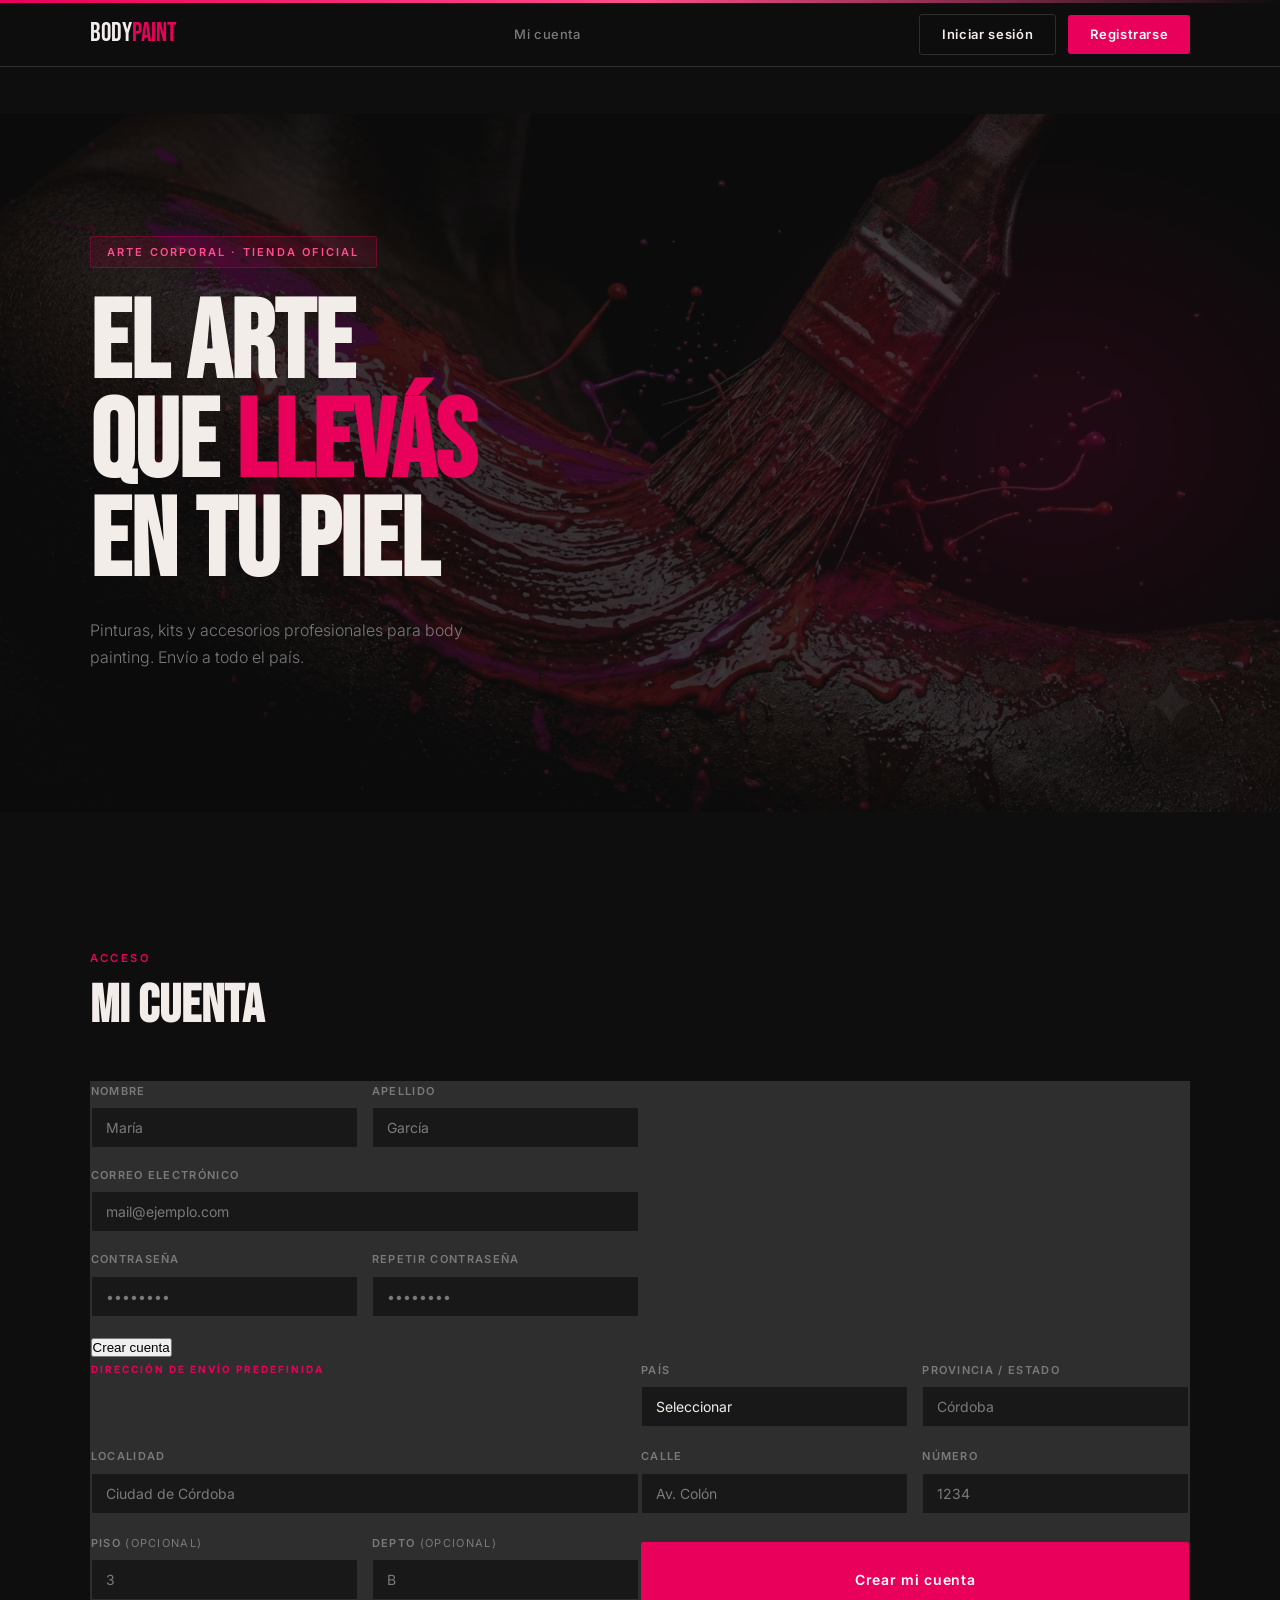
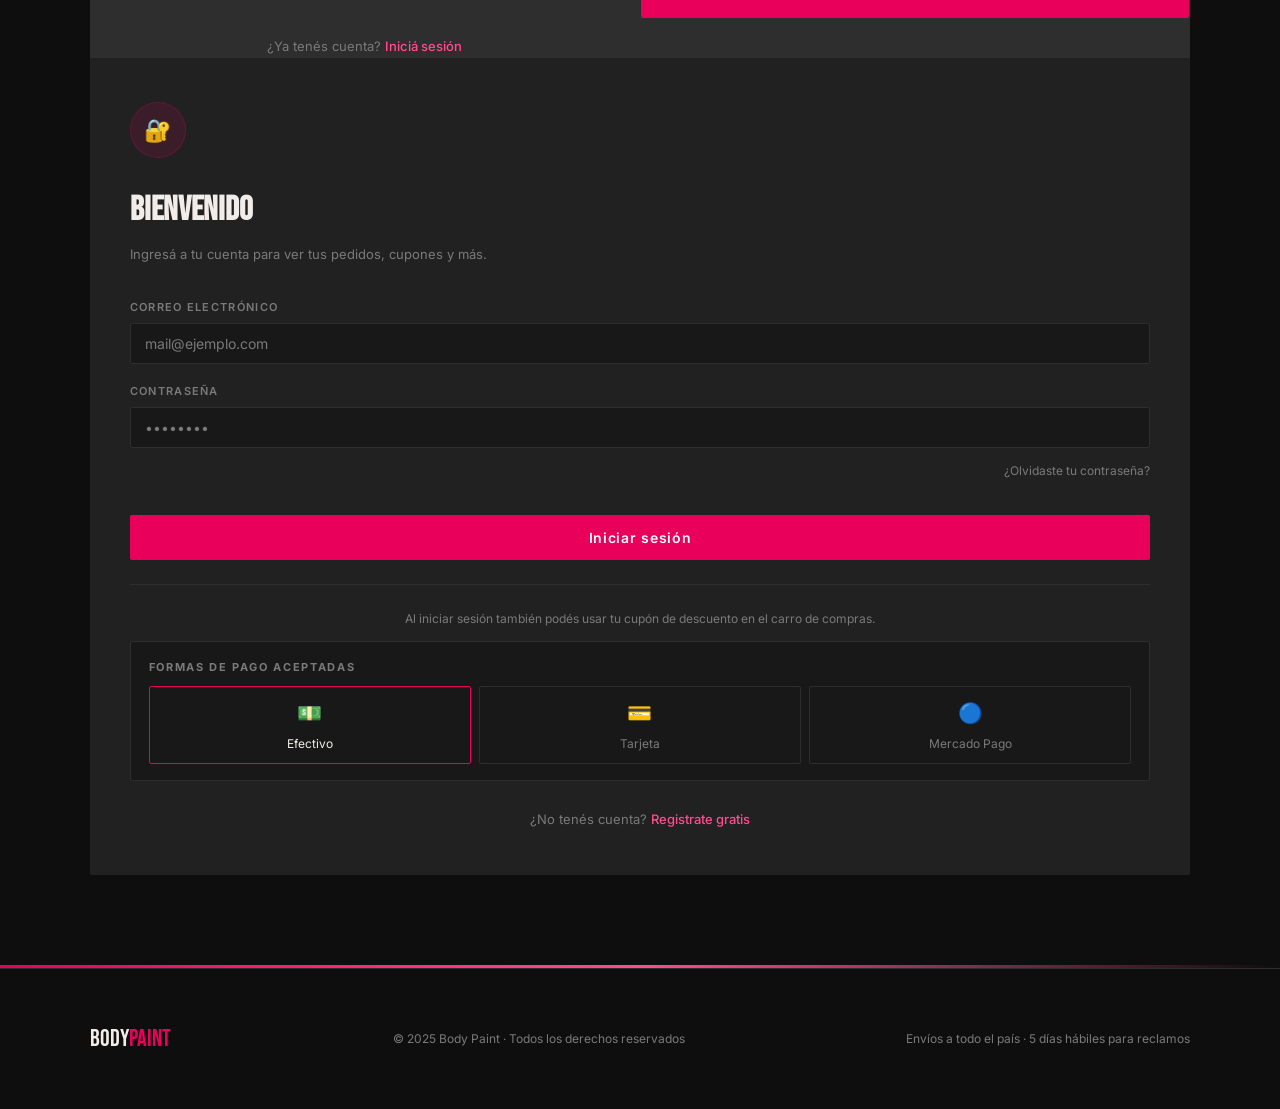
==== commit 155f3d63: "conexion en proceso" ====
--- a/index.html
+++ b/index.html
@@ -9,6 +9,31 @@
 </head>
 <body>
 
+<div class="accent-bar"></div>
+
+<!-- ── NAV ── -->
+<nav>
+  <a class="nav-logo" href="#">Body<span>Paint</span></a>
+  <ul class="nav-links">
+
+    <li><a href="#cuenta">Mi cuenta</a></li>
+  </ul>
+  <div class="nav-actions">
+    <a href="#cuenta" class="btn btn-ghost">Iniciar sesión</a>
+    <a href="#cuenta" class="btn btn-accent">Registrarse</a>
+  </div>
+</nav>
+
+<!-- ── HERO ── -->
+<section class="hero">
+  <div class="hero-content">
+    <div class="hero-tag">Arte corporal · Tienda oficial</div>
+    <h1 class="hero-title">El arte<br>que <span>llevás</span><br>en tu piel</h1>
+    <p class="hero-desc">Pinturas, kits y accesorios profesionales para body painting. Envío a todo el país.</p>
+  </div>
+  <img src="img/imagen_gemini_2.png" class="hero-img" aria-hidden="true" alt=""/>
+</section>
+
 <!-- ── FORMULARIOS ── -->
 <section id="cuenta">
   <p class="section-label">Acceso</p>
@@ -17,37 +42,94 @@
   <div class="forms-wrap">
 
     <!-- REGISTRO -->
-    <div class="form-panel">
-      <h2>Crear cuenta</h2>
-      <p class="form-sub">Registrate para poder realizar compras y seguir tus pedidos.</p>
-
-      <p class="form-section-label">Datos personales</p>
+    <form id="registerForm">
+
+    <div class="form-row">
+      <div class="form-group">
+        <label for="nombre">Nombre</label>
+        <input type="text" id="nombre" placeholder="María" />
+      </div>
+
+      <div class="form-group">
+        <label for="apellido">Apellido</label>
+        <input type="text" id="apellido" placeholder="García" />
+      </div>
+    </div>
+
+    <div class="form-group">
+      <label for="email-reg">Correo electrónico</label>
+      <input type="email" id="email-reg" placeholder="mail@ejemplo.com" />
+    </div>
+
+    <div class="form-row">
+      <div class="form-group">
+        <label for="pass-reg">Contraseña</label>
+        <input type="password" id="pass-reg" placeholder="••••••••" />
+      </div>
+
+      <div class="form-group">
+        <label for="pass-rep">Repetir contraseña</label>
+        <input type="password" id="pass-rep" placeholder="••••••••" />
+      </div>
+    </div>
+
+    <p id="registerError"></p>
+    <p id="registerSuccess"></p>
+
+    <button type="submit">
+      Crear cuenta
+    </button>
+
+  </form>
+
+      <div class="form-divider"></div>
+      <p class="form-section-label">Dirección de envío predefinida</p>
 
       <div class="form-row">
         <div class="form-group">
-          <label for="nombre">Nombre</label>
-          <input type="text" id="nombre" placeholder="María"/>
-        </div>
-        <div class="form-group">
-          <label for="apellido">Apellido</label>
-          <input type="text" id="apellido" placeholder="García"/>
-        </div>
-      </div>
-
-      <div class="form-group">
-        <label for="email-reg">Correo electrónico</label>
-        <input type="email" id="email-reg" placeholder="mail@ejemplo.com"/>
+          <label for="pais">País</label>
+          <select id="pais">
+            <option value="">Seleccionar</option>
+            <option>Argentina</option>
+            <option>Uruguay</option>
+            <option>Chile</option>
+          </select>
+        </div>
+        <div class="form-group">
+          <label for="provincia">Provincia / Estado</label>
+          <input type="text" id="provincia" placeholder="Córdoba"/>
+        </div>
+      </div>
+
+      <div class="form-group">
+        <label for="localidad">Localidad</label>
+        <input type="text" id="localidad" placeholder="Ciudad de Córdoba"/>
       </div>
 
       <div class="form-row">
         <div class="form-group">
-          <label for="pass-reg">Contraseña</label>
-          <input type="password" id="pass-reg" placeholder="••••••••"/>
-        </div>
-      </div>
-
+          <label for="calle">Calle</label>
+          <input type="text" id="calle" placeholder="Av. Colón"/>
+        </div>
+        <div class="form-group">
+          <label for="nro">Número</label>
+          <input type="text" id="nro" placeholder="1234"/>
+        </div>
+      </div>
+
+      <div class="form-row">
+        <div class="form-group">
+          <label for="piso">Piso <span style="color:var(--muted);font-weight:400">(opcional)</span></label>
+          <input type="text" id="piso" placeholder="3"/>
+        </div>
+        <div class="form-group">
+          <label for="depto">Depto <span style="color:var(--muted);font-weight:400">(opcional)</span></label>
+          <input type="text" id="depto" placeholder="B"/>
+        </div>
+      </div>
 
       <button class="form-submit" type="button">Crear mi cuenta</button>
+      <div class="form-link">¿Ya tenés cuenta? <a href="#cuenta">Iniciá sesión</a></div>
     </div>
 
     <!-- LOGIN -->
@@ -71,6 +153,30 @@
       </div>
 
       <button class="form-submit" type="button">Iniciar sesión</button>
+
+      <div class="form-divider"></div>
+
+      <p style="font-size:12px;color:var(--muted);margin-bottom:12px;text-align:center">Al iniciar sesión también podés usar tu cupón de descuento en el carro de compras.</p>
+
+      <div style="background:var(--surface);border:1px solid var(--border);border-radius:2px;padding:16px 18px;margin-bottom:8px">
+        <p style="font-size:11px;font-weight:700;letter-spacing:.15em;text-transform:uppercase;color:var(--muted);margin-bottom:10px">Formas de pago aceptadas</p>
+        <div class="pay-options">
+          <div class="pay-opt active">
+            <span class="pay-icon">💵</span>
+            Efectivo
+          </div>
+          <div class="pay-opt">
+            <span class="pay-icon">💳</span>
+            Tarjeta
+          </div>
+          <div class="pay-opt">
+            <span class="pay-icon">🔵</span>
+            Mercado Pago
+          </div>
+        </div>
+      </div>
+
+      <div class="form-link" style="margin-top:20px">¿No tenés cuenta? <a href="#cuenta">Registrate gratis</a></div>
     </div>
 
   </div>
@@ -79,8 +185,9 @@
 <!-- ── FOOTER ── -->
 <div class="accent-bar"></div>
 <footer>
-  <div class="footer-logo">Metodología <span>de sistemas 2</span></div>
-  <p>Grupo 4 - UTN FRVVM </p>
+  <div class="footer-logo">Body<span>Paint</span></div>
+  <p>© 2025 Body Paint · Todos los derechos reservados</p>
+  <p style="color:var(--muted);font-size:12px">Envíos a todo el país · 5 días hábiles para reclamos</p>
 </footer>
 
 <script>
@@ -92,5 +199,7 @@
   });
 </script>
 
+<script src="/Body-Painting/registro.js"></script>
+
 </body>
 </html>
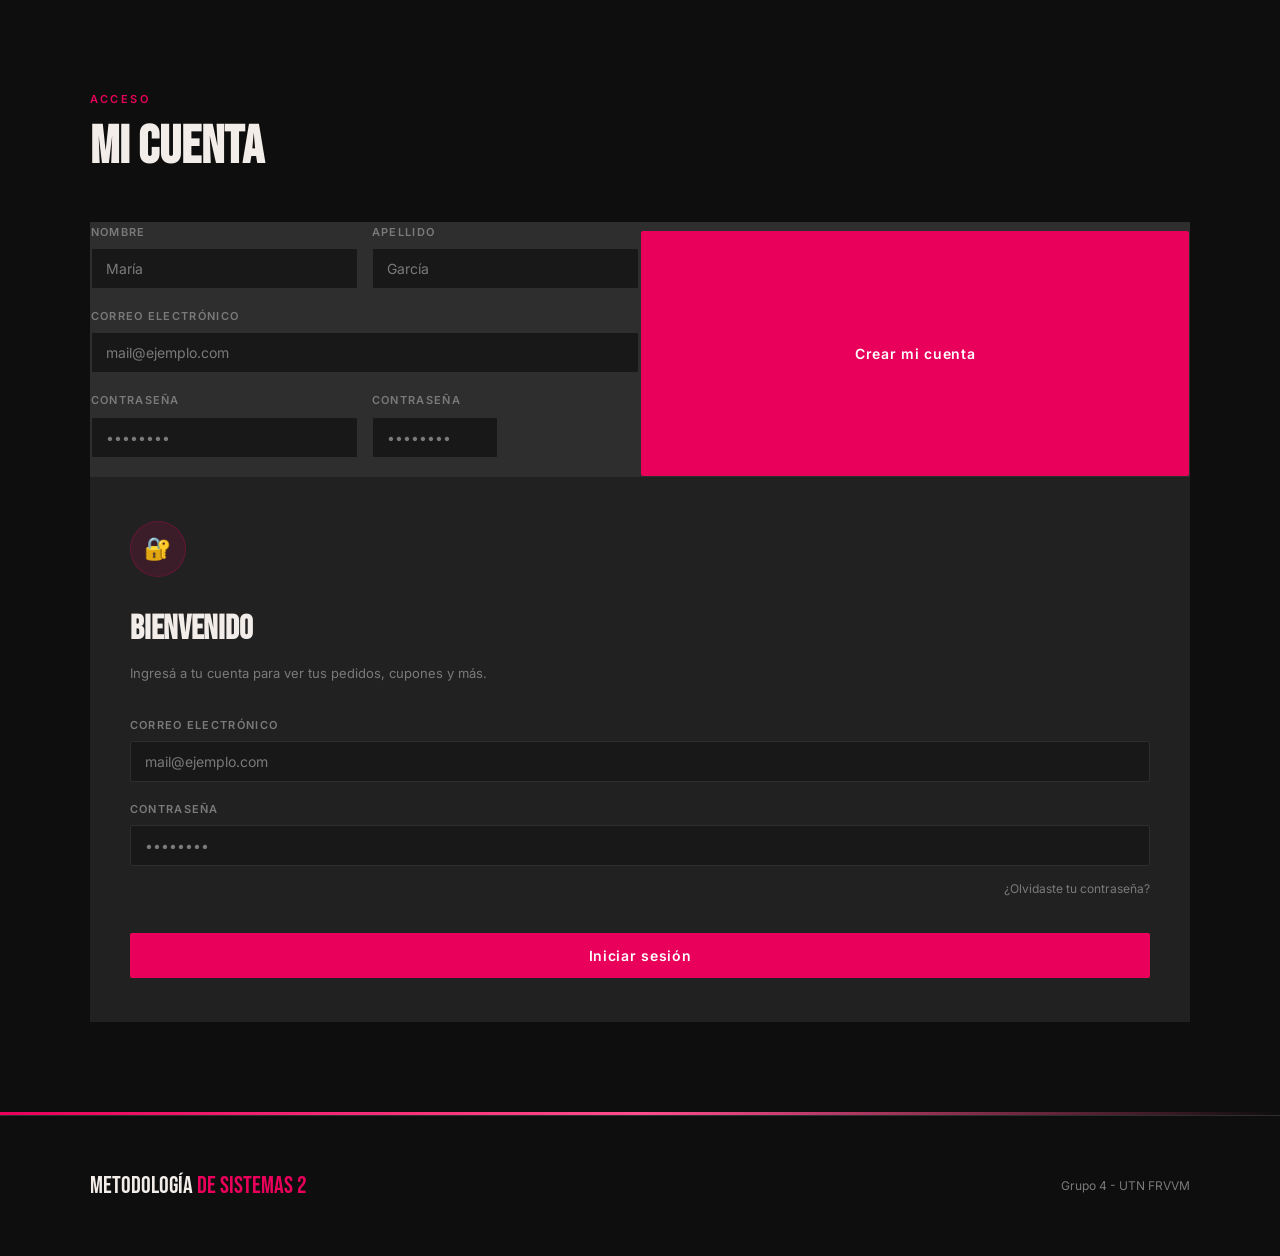
==== commit bb0989d5: "correccion" ====
--- a/index.html
+++ b/index.html
@@ -8,31 +8,6 @@
   <link rel="stylesheet" href="style.css"/>
 </head>
 <body>
-
-<div class="accent-bar"></div>
-
-<!-- ── NAV ── -->
-<nav>
-  <a class="nav-logo" href="#">Body<span>Paint</span></a>
-  <ul class="nav-links">
-
-    <li><a href="#cuenta">Mi cuenta</a></li>
-  </ul>
-  <div class="nav-actions">
-    <a href="#cuenta" class="btn btn-ghost">Iniciar sesión</a>
-    <a href="#cuenta" class="btn btn-accent">Registrarse</a>
-  </div>
-</nav>
-
-<!-- ── HERO ── -->
-<section class="hero">
-  <div class="hero-content">
-    <div class="hero-tag">Arte corporal · Tienda oficial</div>
-    <h1 class="hero-title">El arte<br>que <span>llevás</span><br>en tu piel</h1>
-    <p class="hero-desc">Pinturas, kits y accesorios profesionales para body painting. Envío a todo el país.</p>
-  </div>
-  <img src="img/imagen_gemini_2.png" class="hero-img" aria-hidden="true" alt=""/>
-</section>
 
 <!-- ── FORMULARIOS ── -->
 <section id="cuenta">
@@ -66,70 +41,21 @@
         <label for="pass-reg">Contraseña</label>
         <input type="password" id="pass-reg" placeholder="••••••••" />
       </div>
-
-      <div class="form-group">
-        <label for="pass-rep">Repetir contraseña</label>
-        <input type="password" id="pass-rep" placeholder="••••••••" />
+      <div class="form-row">
+        <div class="form-group">
+          <label for="pass-reg">Contraseña</label>
+          <input type="password" id="pass-reg" placeholder="••••••••"/>
+        </div>
       </div>
     </div>
 
     <p id="registerError"></p>
     <p id="registerSuccess"></p>
 
-    <button type="submit">
-      Crear cuenta
-    </button>
-
   </form>
 
-      <div class="form-divider"></div>
-      <p class="form-section-label">Dirección de envío predefinida</p>
 
-      <div class="form-row">
-        <div class="form-group">
-          <label for="pais">País</label>
-          <select id="pais">
-            <option value="">Seleccionar</option>
-            <option>Argentina</option>
-            <option>Uruguay</option>
-            <option>Chile</option>
-          </select>
-        </div>
-        <div class="form-group">
-          <label for="provincia">Provincia / Estado</label>
-          <input type="text" id="provincia" placeholder="Córdoba"/>
-        </div>
-      </div>
-
-      <div class="form-group">
-        <label for="localidad">Localidad</label>
-        <input type="text" id="localidad" placeholder="Ciudad de Córdoba"/>
-      </div>
-
-      <div class="form-row">
-        <div class="form-group">
-          <label for="calle">Calle</label>
-          <input type="text" id="calle" placeholder="Av. Colón"/>
-        </div>
-        <div class="form-group">
-          <label for="nro">Número</label>
-          <input type="text" id="nro" placeholder="1234"/>
-        </div>
-      </div>
-
-      <div class="form-row">
-        <div class="form-group">
-          <label for="piso">Piso <span style="color:var(--muted);font-weight:400">(opcional)</span></label>
-          <input type="text" id="piso" placeholder="3"/>
-        </div>
-        <div class="form-group">
-          <label for="depto">Depto <span style="color:var(--muted);font-weight:400">(opcional)</span></label>
-          <input type="text" id="depto" placeholder="B"/>
-        </div>
-      </div>
-
-      <button class="form-submit" type="button">Crear mi cuenta</button>
-      <div class="form-link">¿Ya tenés cuenta? <a href="#cuenta">Iniciá sesión</a></div>
+      <button class="form-submit" type="submit">Crear mi cuenta</button>
     </div>
 
     <!-- LOGIN -->
@@ -153,30 +79,6 @@
       </div>
 
       <button class="form-submit" type="button">Iniciar sesión</button>
-
-      <div class="form-divider"></div>
-
-      <p style="font-size:12px;color:var(--muted);margin-bottom:12px;text-align:center">Al iniciar sesión también podés usar tu cupón de descuento en el carro de compras.</p>
-
-      <div style="background:var(--surface);border:1px solid var(--border);border-radius:2px;padding:16px 18px;margin-bottom:8px">
-        <p style="font-size:11px;font-weight:700;letter-spacing:.15em;text-transform:uppercase;color:var(--muted);margin-bottom:10px">Formas de pago aceptadas</p>
-        <div class="pay-options">
-          <div class="pay-opt active">
-            <span class="pay-icon">💵</span>
-            Efectivo
-          </div>
-          <div class="pay-opt">
-            <span class="pay-icon">💳</span>
-            Tarjeta
-          </div>
-          <div class="pay-opt">
-            <span class="pay-icon">🔵</span>
-            Mercado Pago
-          </div>
-        </div>
-      </div>
-
-      <div class="form-link" style="margin-top:20px">¿No tenés cuenta? <a href="#cuenta">Registrate gratis</a></div>
     </div>
 
   </div>
@@ -185,9 +87,8 @@
 <!-- ── FOOTER ── -->
 <div class="accent-bar"></div>
 <footer>
-  <div class="footer-logo">Body<span>Paint</span></div>
-  <p>© 2025 Body Paint · Todos los derechos reservados</p>
-  <p style="color:var(--muted);font-size:12px">Envíos a todo el país · 5 días hábiles para reclamos</p>
+  <div class="footer-logo">Metodología <span>de sistemas 2</span></div>
+  <p>Grupo 4 - UTN FRVVM </p>
 </footer>
 
 <script>
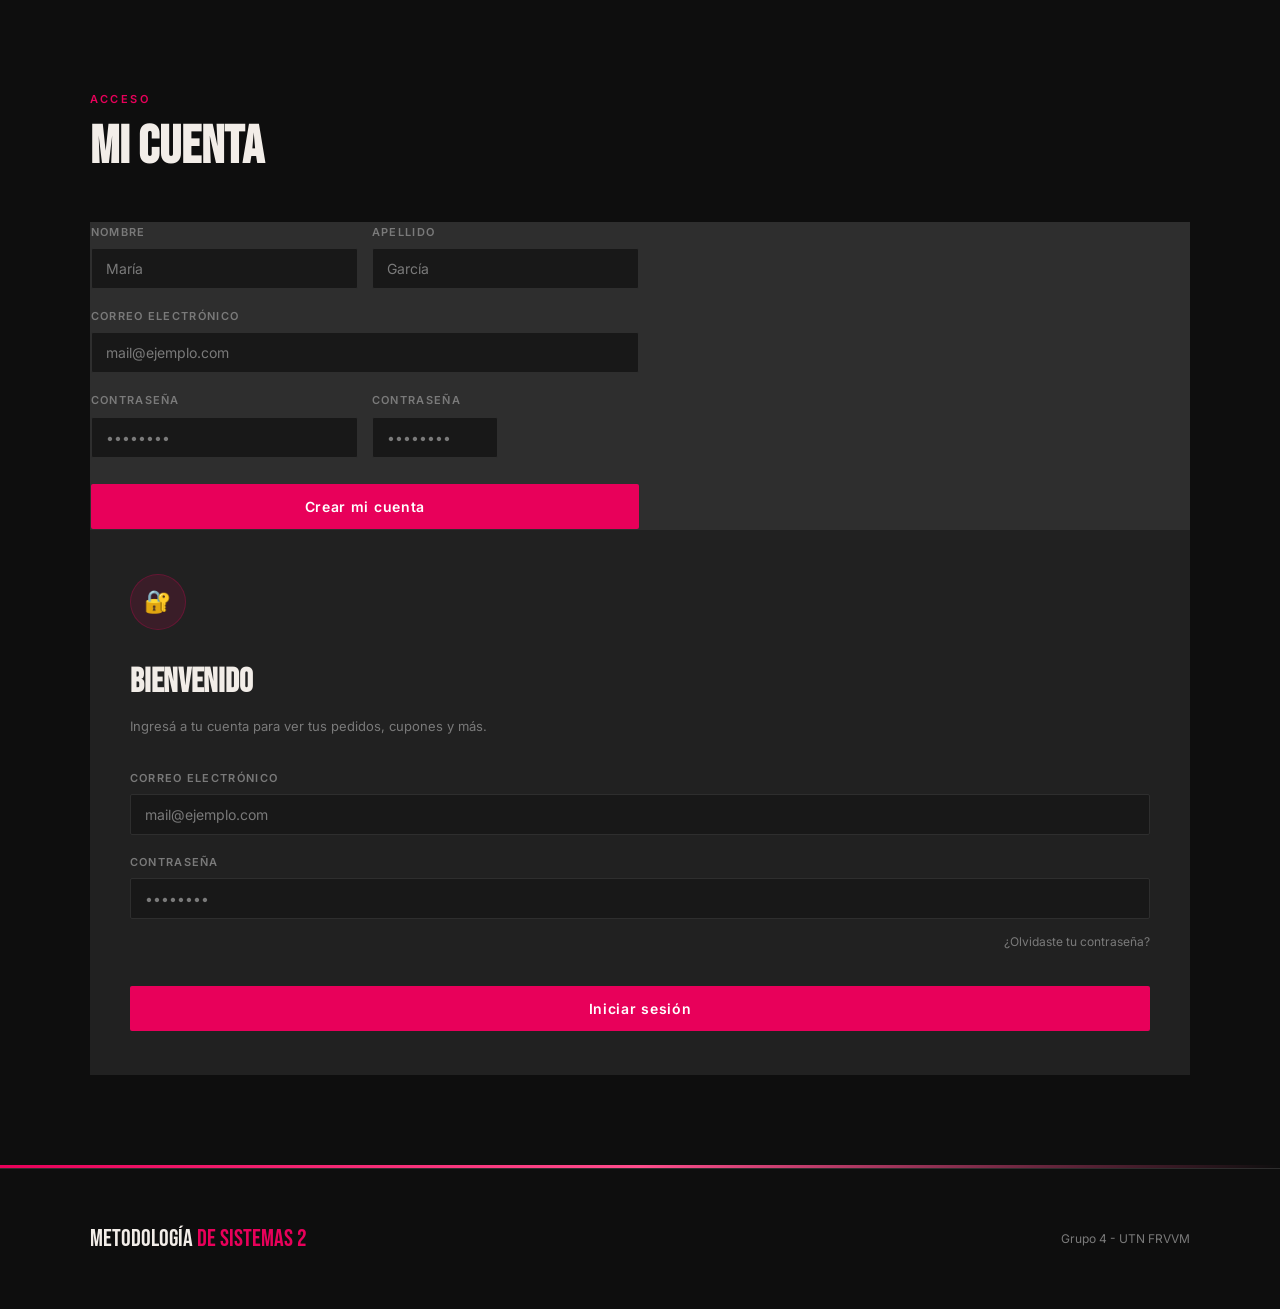
==== commit 33fdc38f: "demas cambios subidos" ====
--- a/index.html
+++ b/index.html
@@ -43,8 +43,8 @@
       </div>
       <div class="form-row">
         <div class="form-group">
-          <label for="pass-reg">Contraseña</label>
-          <input type="password" id="pass-reg" placeholder="••••••••"/>
+          <label for="pass-rep">Contraseña</label>
+          <input type="password" id="pass-rep" placeholder="••••••••"/>
         </div>
       </div>
     </div>
@@ -52,34 +52,58 @@
     <p id="registerError"></p>
     <p id="registerSuccess"></p>
 
+    <button class="form-submit" type="submit">Crear mi cuenta</button>
+
   </form>
 
-
-      <button class="form-submit" type="submit">Crear mi cuenta</button>
     </div>
 
     <!-- LOGIN -->
-    <div class="form-panel login-panel">
+  <div class="form-panel login-panel">
+
+    <form id="loginForm">
+
       <div class="login-icon">🔐</div>
+
       <h2>Bienvenido</h2>
-      <p class="form-sub">Ingresá a tu cuenta para ver tus pedidos, cupones y más.</p>
+
+      <p class="form-sub">
+        Ingresá a tu cuenta para ver tus pedidos, cupones y más.
+      </p>
 
       <div class="form-group">
         <label for="email-log">Correo electrónico</label>
-        <input type="email" id="email-log" placeholder="mail@ejemplo.com"/>
+        <input
+          type="email"
+          id="email-log"
+          placeholder="mail@ejemplo.com"
+        />
       </div>
 
       <div class="form-group">
         <label for="pass-log">Contraseña</label>
-        <input type="password" id="pass-log" placeholder="••••••••"/>
+        <input
+          type="password"
+          id="pass-log"
+          placeholder="••••••••"
+        />
       </div>
 
       <div style="text-align:right;margin-top:-8px;margin-bottom:24px">
-        <a href="#" style="font-size:12px;color:var(--muted);text-decoration:none">¿Olvidaste tu contraseña?</a>
+        <a href="#" style="font-size:12px;color:var(--muted);text-decoration:none">
+          ¿Olvidaste tu contraseña?
+        </a>
       </div>
 
-      <button class="form-submit" type="button">Iniciar sesión</button>
-    </div>
+      <p id="loginError"></p>
+
+      <button class="form-submit" type="submit">
+        Iniciar sesión
+      </button>
+
+    </form>
+
+  </div>
 
   </div>
 </section>
@@ -91,6 +115,24 @@
   <p>Grupo 4 - UTN FRVVM </p>
 </footer>
 
+<!-- Modal Registro Exitoso -->
+<div id="modalRegistro" class="modal">
+    <div class="modal-content">
+        <h3>✅ Registro exitoso</h3>
+        <p>Tu cuenta fue creada correctamente.</p>
+        <button id="btnRegistro">Aceptar</button>
+    </div>
+</div>
+
+<!-- Modal Login Exitoso -->
+<div id="modalLogin" class="modal">
+    <div class="modal-content">
+        <h3>🎉 Bienvenido</h3>
+        <p>Inicio de sesión realizado correctamente.</p>
+        <button id="btnLogin">Continuar</button>
+    </div>
+</div>
+
 <script>
   document.querySelectorAll('.pay-opt').forEach(opt=>{
     opt.addEventListener('click',function(){
@@ -101,6 +143,8 @@
 </script>
 
 <script src="/Body-Painting/registro.js"></script>
+<script src="/Body-Painting/exito.js"></script>
+<script src="/Body-Painting/login.js"></script>
 
 </body>
 </html>
--- a/style.css
+++ b/style.css
@@ -108,4 +108,58 @@
       .form-row{grid-template-columns:1fr}
       .form-panel{padding:32px 24px}
       section{padding:70px 6vw}
-    }+    }
+
+        .modal {
+          display: none;
+          position: fixed;
+          inset: 0;
+          background: rgba(0, 0, 0, 0.65);
+          backdrop-filter: blur(4px);
+          justify-content: center;
+          align-items: center;
+          z-index: 9999;
+        }
+    
+        .modal.active {
+          display: flex;
+        }
+    
+        .modal-content {
+          background: #fff;
+          padding: 30px;
+          border-radius: 16px;
+          width: 90%;
+          max-width: 400px;
+          text-align: center;
+          animation: modalShow .3s ease;
+        }
+    
+        .modal-content h3 {
+          margin-bottom: 10px;
+        }
+    
+        .modal-content p {
+          margin-bottom: 20px;
+          color: #666;
+        }
+    
+        .modal-content button {
+          border: none;
+          padding: 12px 24px;
+          border-radius: 8px;
+          cursor: pointer;
+          font-size: 15px;
+        }
+    
+        @keyframes modalShow {
+          from {
+            opacity: 0;
+            transform: translateY(-20px);
+          }
+    
+          to {
+            opacity: 1;
+            transform: translateY(0);
+          }
+        }
